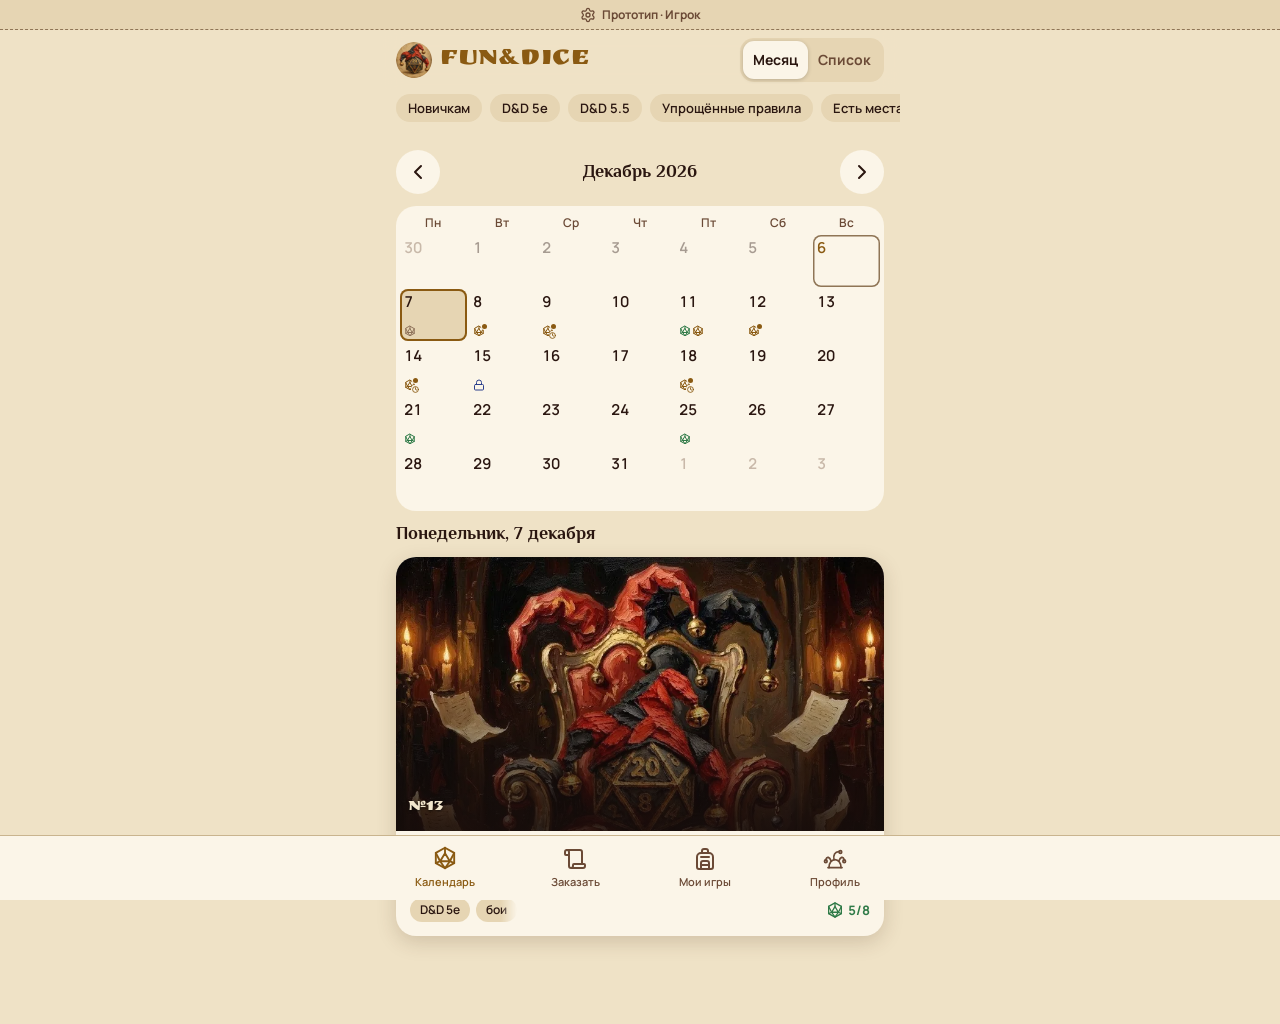
==== index.html @ c919a1db "Демо-сайт" ====
<!doctype html>
<html lang="ru">
  <head>
    <meta charset="UTF-8" />
    <meta name="viewport" content="width=device-width, initial-scale=1, viewport-fit=cover" />
    <meta name="referrer" content="no-referrer" />
    <title>Fun&amp;Dice — демо</title>
    <meta name="robots" content="noindex, nofollow" />
    <script type="module" crossorigin src="./assets/index-bLQkIWKb.js"></script>
    <link rel="stylesheet" crossorigin href="./assets/index-1PVAMD7Y.css">
  </head>
  <body>
    <div id="root"></div>
  </body>
</html>
---- assets/index-1PVAMD7Y.css ----
@font-face{font-family:Manrope;font-style:normal;font-display:swap;font-weight:400;src:url(./manrope-cyrillic-400-normal-BMzJvInZ.woff2)format("woff2");unicode-range:U+301,U+400-45F,U+490-491,U+4B0-4B1,U+2116}@font-face{font-family:Manrope;font-style:normal;font-display:swap;font-weight:400;src:url(./manrope-latin-400-normal-PaqtzbVb.woff2)format("woff2");unicode-range:U+??,U+131,U+152-153,U+2BB-2BC,U+2C6,U+2DA,U+2DC,U+304,U+308,U+329,U+2000-206F,U+20AC,U+2122,U+2191,U+2193,U+2212,U+2215,U+FEFF,U+FFFD}@font-face{font-family:Manrope;font-style:normal;font-display:swap;font-weight:500;src:url(./manrope-cyrillic-500-normal-B1OEZity.woff2)format("woff2");unicode-range:U+301,U+400-45F,U+490-491,U+4B0-4B1,U+2116}@font-face{font-family:Manrope;font-style:normal;font-display:swap;font-weight:500;src:url(./manrope-latin-500-normal-BYYD-dBL.woff2)format("woff2");unicode-range:U+??,U+131,U+152-153,U+2BB-2BC,U+2C6,U+2DA,U+2DC,U+304,U+308,U+329,U+2000-206F,U+20AC,U+2122,U+2191,U+2193,U+2212,U+2215,U+FEFF,U+FFFD}@font-face{font-family:Manrope;font-style:normal;font-display:swap;font-weight:600;src:url(./manrope-cyrillic-600-normal-DvRl3Mj-.woff2)format("woff2");unicode-range:U+301,U+400-45F,U+490-491,U+4B0-4B1,U+2116}@font-face{font-family:Manrope;font-style:normal;font-display:swap;font-weight:600;src:url(./manrope-latin-600-normal-4f0koTD-.woff2)format("woff2");unicode-range:U+??,U+131,U+152-153,U+2BB-2BC,U+2C6,U+2DA,U+2DC,U+304,U+308,U+329,U+2000-206F,U+20AC,U+2122,U+2191,U+2193,U+2212,U+2215,U+FEFF,U+FFFD}@font-face{font-family:Manrope;font-style:normal;font-display:swap;font-weight:700;src:url(./manrope-cyrillic-700-normal-Dw_fZAg2.woff2)format("woff2");unicode-range:U+301,U+400-45F,U+490-491,U+4B0-4B1,U+2116}@font-face{font-family:Manrope;font-style:normal;font-display:swap;font-weight:700;src:url(./manrope-latin-700-normal-BZp_XxE4.woff2)format("woff2");unicode-range:U+??,U+131,U+152-153,U+2BB-2BC,U+2C6,U+2DA,U+2DC,U+304,U+308,U+329,U+2000-206F,U+20AC,U+2122,U+2191,U+2193,U+2212,U+2215,U+FEFF,U+FFFD}@font-face{font-family:Philosopher;font-style:normal;font-display:swap;font-weight:700;src:url(./philosopher-cyrillic-700-normal-Bn4mKDIK.woff2)format("woff2");unicode-range:U+301,U+400-45F,U+490-491,U+4B0-4B1,U+2116}@font-face{font-family:Philosopher;font-style:normal;font-display:swap;font-weight:700;src:url(./philosopher-latin-700-normal-B0uR-cIJ.woff2)format("woff2");unicode-range:U+??,U+131,U+152-153,U+2BB-2BC,U+2C6,U+2DA,U+2DC,U+304,U+308,U+329,U+2000-206F,U+20AC,U+2122,U+2191,U+2193,U+2212,U+2215,U+FEFF,U+FFFD}@font-face{font-family:Ruslan Display;font-style:normal;font-display:swap;font-weight:400;src:url(./ruslan-display-cyrillic-400-normal-CrNaAs1F.woff2)format("woff2");unicode-range:U+301,U+400-45F,U+490-491,U+4B0-4B1,U+2116}@font-face{font-family:Ruslan Display;font-style:normal;font-display:swap;font-weight:400;src:url(./ruslan-display-latin-400-normal-Bw2GNpT4.woff2)format("woff2");unicode-range:U+??,U+131,U+152-153,U+2BB-2BC,U+2C6,U+2DA,U+2DC,U+304,U+308,U+329,U+2000-206F,U+20AC,U+2122,U+2191,U+2193,U+2212,U+2215,U+FEFF,U+FFFD}:root[data-theme=dark]{--lightningcss-light: ;--lightningcss-dark:initial;color-scheme:dark;--bg:#170d0b;--surface:#241411;--surface-2:#321c17;--border:#5a3a2c;--border-strong:#8a6448;--text:#f2e6cc;--text-muted:#c2aa8c;--accent:#d9a441;--accent-ink:#1a0f0a;--jester:#a8322a;--jester-ink:#fff4e6;--jester-2:#2e4494;--jester-2-ink:#fff;--status-open:#6fb37f;--status-few:#d9a441;--status-full:#e0675a;--status-private:#8c9ad8;--shadow:0 6px 24px #00000073;--cover-fade:linear-gradient(180deg, #170d0b00 35%, #170d0beb 100%)}:root[data-theme=light]{--lightningcss-light:initial;--lightningcss-dark: ;color-scheme:light;--bg:#efe2c6;--surface:#fbf5e8;--surface-2:#e6d5b3;--border:#c9b48e;--border-strong:#8f7556;--text:#2a1610;--text-muted:#6b4a36;--accent:#8a5a12;--accent-ink:#fff;--jester:#9e2a22;--jester-ink:#fff;--jester-2:#2b3f8c;--jester-2-ink:#fff;--status-open:#2f7a47;--status-few:#8a5a12;--status-full:#b0362c;--status-private:#2b3f8c;--shadow:0 6px 20px #4a2e142e;--cover-fade:linear-gradient(180deg, #170d0b00 35%, #170d0be0 100%)}:root{--radius-s:8px;--radius-m:14px;--radius-l:20px;--space:4px;--font-display:"Philosopher", serif;--font-deco:"Ruslan Display", "Philosopher", serif;--font-body:"Manrope", system-ui, sans-serif;--tap:44px;--nav-h:64px;--header-h:60px;--ease:cubic-bezier(.2, .7, .2, 1);--dur:.2s}*,:before,:after{box-sizing:border-box}html{-webkit-text-size-adjust:100%;-moz-text-size-adjust:100%;text-size-adjust:100%}body{background:var(--bg);min-height:100dvh;color:var(--text);font-family:var(--font-body);-webkit-font-smoothing:antialiased;-webkit-tap-highlight-color:transparent;overscroll-behavior-y:none;margin:0;font-size:15px;line-height:1.45}h1,h2,h3{font-family:var(--font-display);margin:0;font-weight:700;line-height:1.2}h1{font-size:24px}h2{font-size:18px}h3{font-size:16px}p{margin:0}a{color:var(--accent)}button,input,textarea,select{font:inherit;color:inherit}button{cursor:pointer}img{max-width:100%;display:block}:focus-visible{outline:2px solid var(--accent);outline-offset:2px}.visually-hidden{clip:rect(0 0 0 0);white-space:nowrap;width:1px;height:1px;position:absolute;overflow:hidden}.meta{color:var(--text-muted);font-size:13px;font-weight:500}.deco{font-family:var(--font-deco);letter-spacing:.02em;font-weight:400}.num{font-variant-numeric:tabular-nums}@media (prefers-reduced-motion:reduce){*,:before,:after{scroll-behavior:auto!important;transition-duration:1ms!important;animation-duration:1ms!important;animation-iteration-count:1!important}}._btn_1bqbt_1{border-radius:var(--radius-m);white-space:nowrap;transition:transform .12s var(--ease), filter .12s var(--ease), background-color var(--dur) var(--ease);-webkit-user-select:none;user-select:none;border:1.5px solid #0000;justify-content:center;align-items:center;gap:8px;font-size:16px;font-weight:700;line-height:1;display:inline-flex}._btn_1bqbt_1:active:not(:disabled){transform:scale(.97)}._btn_1bqbt_1:disabled{cursor:default;opacity:.55}._m_1bqbt_28{min-height:48px;padding:0 20px}._s_1bqbt_33{border-radius:var(--radius-s);min-height:36px;padding:0 14px;font-size:14px}._block_1bqbt_40{width:100%;display:flex}._primary_1bqbt_45{background:var(--accent);color:var(--accent-ink);box-shadow:inset 0 -2px #0000002e}._primary_1bqbt_45:hover:not(:disabled){filter:brightness(1.06)}._secondary_1bqbt_55{border-color:var(--border-strong);color:var(--text);background:0 0}._ghost_1bqbt_61{color:var(--accent);background:0 0;padding-inline:8px}._danger_1bqbt_67{border-color:var(--status-full);color:var(--status-full);background:0 0}._chip_vro3m_1{min-height:var(--tap);background:0 0;border:0;flex-shrink:0;align-items:center;padding:0;display:inline-flex}._face_vro3m_12{background:var(--surface-2);height:28px;color:var(--text);white-space:nowrap;transition:background-color var(--dur) var(--ease), color var(--dur) var(--ease);border-radius:14px;align-items:center;gap:6px;padding:0 12px;font-size:13px;font-weight:600;display:inline-flex}._face_vro3m_12 svg{width:16px;height:16px}._active_vro3m_34 ._face_vro3m_12{background:var(--jester);color:var(--jester-ink)}._tag_vro3m_39{background:var(--surface-2);height:24px;color:var(--text);white-space:nowrap;border-radius:12px;align-items:center;padding:0 10px;font-size:12px;font-weight:600;display:inline-flex}._tagAccent_vro3m_52{background:var(--jester-2);color:var(--jester-2-ink)}._fanny_1n9uv_1{filter:drop-shadow(0 10px 18px #00000059);transform-origin:50% 90%;height:auto}._s_1n9uv_7{width:150px}._m_1n9uv_10{width:220px}._l_1n9uv_13{width:280px}._hello_1n9uv_18{animation:4.5s ease-in-out infinite _sway_1n9uv_1}._shrug_1n9uv_22{animation:3.2s ease-in-out infinite _shrug_1n9uv_22}._full_1n9uv_26{filter:drop-shadow(0 10px 18px #00000059)saturate(.85);animation:2.4s ease-in-out infinite _shrug_1n9uv_22}._error_1n9uv_31{filter:drop-shadow(0 10px 18px #00000059)grayscale(.25);animation:.9s ease-in-out 2 _wobble_1n9uv_1}@keyframes _sway_1n9uv_1{0%,to{transform:rotate(-1.5deg)}50%{transform:rotate(1.5deg)translateY(-2px)}}@keyframes _shrug_1n9uv_22{0%,70%,to{transform:translateY(0)}80%{transform:translateY(-6px)rotate(-2deg)}90%{transform:translateY(-2px)rotate(1deg)}}@keyframes _wobble_1n9uv_1{25%{transform:rotate(-4deg)}75%{transform:rotate(4deg)}}._empty_1n9uv_69{text-align:center;justify-items:center;gap:8px;padding:24px 16px 32px;display:grid}._empty_1n9uv_69 h2{margin-top:4px}._empty_1n9uv_69 p{max-width:300px;margin-bottom:8px}._loading_1n9uv_86{justify-items:center;gap:12px;padding:48px 16px;display:grid}._die_1n9uv_93{color:var(--accent);animation:_roll_1n9uv_1 1.1s var(--ease) infinite;display:inline-grid}@keyframes _roll_1n9uv_1{0%{transform:rotate(0)translateY(0)}40%{transform:rotate(200deg)translateY(-10px)}70%{transform:rotate(340deg)translateY(0)}to{transform:rotate(360deg)}}._skeleton_1n9uv_114{background:linear-gradient(90deg, var(--surface-2) 25%, var(--surface) 50%, var(--surface-2) 75%);background-size:200% 100%;animation:1.4s linear infinite _shimmer_1n9uv_1;display:block}@keyframes _shimmer_1n9uv_1{to{background-position:-200% 0}}._field_xgsb7_1{gap:6px;display:grid}._label_xgsb7_6{color:var(--text-muted);font-size:13px;font-weight:600}._input_xgsb7_12{border:1.5px solid var(--border-strong);border-radius:var(--radius-m);background:var(--surface-2);width:100%;min-height:48px;color:var(--text);padding:12px 14px;font-size:16px}._input_xgsb7_12::placeholder{color:var(--text-muted);opacity:.8}._input_xgsb7_12:focus{border-color:var(--accent);outline:none}._input_xgsb7_12[aria-invalid=true]{border-color:var(--status-full)}._textarea_xgsb7_37{resize:vertical;min-height:96px}._hint_xgsb7_42{color:var(--text-muted);font-size:13px}._error_xgsb7_47{color:var(--status-full);font-size:13px;font-weight:600}._toggleRow_xgsb7_53{cursor:pointer;justify-content:space-between;align-items:center;gap:16px;min-height:56px;padding:8px 0;display:flex}._toggleText_xgsb7_63{gap:2px;display:grid}._switch_xgsb7_68{appearance:none;border:1.5px solid var(--border-strong);background:var(--surface-2);cursor:pointer;width:48px;height:28px;transition:background-color var(--dur) var(--ease);border-radius:14px;flex-shrink:0;margin:0;position:relative}._switch_xgsb7_68:after{content:"";background:var(--text-muted);width:19px;height:19px;transition:transform var(--dur) var(--ease), background-color var(--dur) var(--ease);border-radius:50%;position:absolute;top:3px;left:3px}._switch_xgsb7_68:checked{border-color:var(--accent);background:var(--accent)}._switch_xgsb7_68:checked:after{background:var(--accent-ink);transform:translate(20px)}._checkRow_xgsb7_106{min-height:var(--tap);cursor:pointer;align-items:flex-start;gap:12px;padding:6px 0;font-size:14px;display:flex}._check_xgsb7_106{width:22px;height:22px;accent-color:var(--accent);flex-shrink:0;margin:1px 0 0}._segmented_xgsb7_124{border-radius:var(--radius-m);background:var(--surface-2);padding:3px;display:flex}._segmented_xgsb7_124 button{min-height:38px;color:var(--text-muted);transition:background-color var(--dur) var(--ease), color var(--dur) var(--ease);background:0 0;border:0;border-radius:11px;flex:1;padding:0 10px;font-size:14px;font-weight:700}._segmented_xgsb7_124 ._segActive_xgsb7_146{background:var(--surface);color:var(--text);box-shadow:0 1px 4px #0003}._stepper_xgsb7_152{border:1.5px solid var(--border-strong);border-radius:var(--radius-m);align-items:center;gap:4px;display:inline-flex}._stepper_xgsb7_152 button{width:var(--tap);height:var(--tap);color:var(--accent);background:0 0;border:0;font-size:22px;font-weight:700}._stepper_xgsb7_152 button:disabled{color:var(--text-muted);opacity:.5}._stepper_xgsb7_152 span{text-align:center;min-width:24px;font-size:17px;font-weight:700}._screen_g8lne_1{min-height:100%;padding-top:env(safe-area-inset-top)}._header_g8lne_11{z-index:10;min-height:var(--header-h);background:color-mix(in srgb, var(--bg) 88%, transparent);-webkit-backdrop-filter:blur(10px);backdrop-filter:blur(10px);align-items:center;gap:4px;padding:8px 16px;display:flex;position:sticky;top:0}._back_g8lne_37{width:var(--tap);height:var(--tap);color:var(--text);background:0 0;border:0;border-radius:50%;place-items:center;margin-left:-12px;display:grid}._title_g8lne_61{text-overflow:ellipsis;white-space:nowrap;flex:1;min-width:0;overflow:hidden}._right_g8lne_77{align-items:center;gap:4px;margin-left:auto;display:flex}._content_g8lne_91{gap:20px;padding:4px 16px 24px;display:grid}._flush_g8lne_103{gap:20px;padding-bottom:24px;display:grid}._section_g8lne_115{gap:10px;display:grid}._sectionHead_g8lne_125{justify-content:space-between;align-items:baseline;gap:8px;display:flex}._panel_g8lne_139{border-radius:var(--radius-l);background:var(--surface);padding:14px}._fact_g8lne_151{align-items:center;gap:12px;min-height:44px;display:flex}._factIcon_g8lne_165{background:var(--surface-2);width:36px;height:36px;color:var(--accent);border-radius:10px;flex-shrink:0;place-items:center;display:grid}._factIcon_g8lne_165 svg{width:20px;height:20px}._factText_g8lne_197{flex:1;min-width:0;display:grid}._actionSpacer_g8lne_211{height:136px}._actionBar_g8lne_219{left:0;right:0;bottom:calc(var(--nav-h) + env(safe-area-inset-bottom));z-index:20;background:linear-gradient(180deg, transparent, var(--bg) 30%);justify-content:center;padding:12px 16px;display:flex;position:fixed}._actionInner_g8lne_243{grid-auto-flow:row;gap:8px;width:100%;max-width:488px;display:grid}._brand_emhtj_7{flex:1;align-items:center;gap:8px;min-width:0;display:flex}._logo_emhtj_23{object-fit:cover;border-radius:50%;flex-shrink:0;width:36px;height:36px}._brandName_emhtj_39{white-space:nowrap;text-overflow:ellipsis;color:var(--accent);font-size:clamp(20px,6.5vw,28px);line-height:1;overflow:hidden}._filters_emhtj_61{scrollbar-width:none;gap:8px;margin:-8px -16px 0;padding:0 16px;display:flex;overflow-x:auto}._filters_emhtj_61::-webkit-scrollbar{display:none}._month_emhtj_89{gap:12px;display:grid}._monthHead_emhtj_99{justify-content:space-between;align-items:center;gap:8px;display:flex}._monthTitle_emhtj_113{text-align:center;flex:1}._navBtn_emhtj_123{width:var(--tap);height:var(--tap);background:var(--surface);color:var(--text);border:0;border-radius:50%;place-items:center;display:grid}._gridWrap_emhtj_145{touch-action:pan-y;border-radius:var(--radius-l);background:var(--surface);padding:8px 4px;overflow:hidden}._weekdays_emhtj_163,._grid_emhtj_145{grid-template-columns:repeat(7,minmax(0,1fr));gap:2px;display:grid}._weekdays_emhtj_163{text-align:center;color:var(--text-muted);margin-bottom:4px;font-size:12px;font-weight:600}._fromRight_emhtj_193{animation:_fromRight_emhtj_193 .2s var(--ease)}._fromLeft_emhtj_201{animation:_fromLeft_emhtj_201 .2s var(--ease)}@keyframes _fromRight_emhtj_193{0%{opacity:0;transform:translate(24px)}}@keyframes _fromLeft_emhtj_201{0%{opacity:0;transform:translate(-24px)}}._cell_emhtj_239{border-radius:var(--radius-s);min-width:0;height:52px;color:var(--text);text-align:left;transition:background-color var(--dur) var(--ease);background:0 0;border:0;flex-direction:column;justify-content:space-between;align-items:flex-start;padding:4px;display:flex;position:relative}._dayNum_emhtj_273{font-size:15px;font-weight:600;line-height:1.2}._today_emhtj_285{box-shadow:inset 0 0 0 1.5px var(--border-strong)}._today_emhtj_285 ._dayNum_emhtj_273{color:var(--accent)}._past_emhtj_303{opacity:.4}._outside_emhtj_311{color:var(--text-muted);opacity:.35;cursor:default}._selected_emhtj_323{background:var(--surface-2);box-shadow:inset 0 0 0 2px var(--accent)}._markers_emhtj_335{align-items:center;gap:1px;max-width:100%;display:flex}._marker_emhtj_335{display:inline-flex;position:relative}._more_emhtj_359{color:var(--text-muted);font-size:10px;font-weight:700;line-height:1}._m-open_emhtj_373{color:var(--status-open)}._m-few_emhtj_379{color:var(--status-few)}._m-full_emhtj_385{color:var(--status-full)}._m-private_emhtj_391{color:var(--status-private)}._m-mine_emhtj_397{color:var(--accent)}._m-mine-waiting_emhtj_403{color:var(--status-few)}._m-closed_emhtj_409,._m-draft_emhtj_411{color:var(--text-muted);opacity:.7}._dot_emhtj_423{background:var(--accent);width:5px;height:5px;box-shadow:0 0 0 1px var(--surface);border-radius:50%;position:absolute;top:-1px;right:-2px}._clock_emhtj_447{background:var(--surface);width:8px;height:8px;color:var(--status-few);border-radius:50%;place-items:center;display:grid;position:absolute;bottom:-2px;right:-3px}._day_emhtj_273{gap:12px;display:grid}._dayTitle_emhtj_485:first-letter,._groupTitle_emhtj_487:first-letter{text-transform:uppercase}._cards_emhtj_495{gap:12px;margin:0;padding:0;list-style:none;display:grid}._list_emhtj_513{gap:16px;display:grid}._group_emhtj_487{gap:8px;display:grid}._groupTitle_emhtj_487{top:var(--header-h);z-index:5;background:color-mix(in srgb, var(--bg) 92%, transparent);-webkit-backdrop-filter:blur(8px);backdrop-filter:blur(8px);margin:0 -16px;padding:8px 16px;font-size:16px;position:sticky}._badge_1wqwl_2{--tone:var(--text-muted);background:color-mix(in srgb, var(--tone) 15%, transparent);height:24px;color:var(--tone);white-space:nowrap;border-radius:12px;align-items:center;gap:4px;padding:0 10px;font-size:12px;font-weight:700;display:inline-flex}._badge_1wqwl_2 svg{width:14px;height:14px}._open_1wqwl_22{--tone:var(--status-open)}._few_1wqwl_25{--tone:var(--status-few)}._full_1wqwl_28{--tone:var(--status-full)}._private_1wqwl_31{--tone:var(--status-private)}._accent_1wqwl_34{--tone:var(--accent)}._muted_1wqwl_37{--tone:var(--text-muted)}._card_1wkb0_1{border-radius:var(--radius-l);background:var(--surface);color:inherit;box-shadow:var(--shadow);transition:transform .16s var(--ease);text-decoration:none;display:block;overflow:hidden}._card_1wkb0_1:active{transform:scale(.985)}._cover_1wkb0_16{aspect-ratio:16/9;background:var(--surface-2);position:relative}._cover_1wkb0_16 img{object-fit:cover;width:100%;height:100%}._fade_1wkb0_28{background:var(--cover-fade);position:absolute;inset:0}._no_1wkb0_34{color:#f2e6cc;font-family:var(--font-deco);text-shadow:0 1px 3px #000000b3;font-size:18px;position:absolute;bottom:10px;left:12px}._statusOnCover_1wkb0_44{background:var(--surface);border-radius:12px;position:absolute;top:10px;right:10px}._body_1wkb0_53{gap:6px;padding:12px 14px 14px;display:grid}._compact_1wkb0_59 ._body_1wkb0_53{padding:14px}._titleRow_1wkb0_63{justify-content:space-between;align-items:flex-start;gap:8px;display:flex}._title_1wkb0_63{font-size:18px}._footer_1wkb0_74{justify-content:space-between;align-items:center;gap:8px;margin-top:2px;display:flex}._tags_1wkb0_82{gap:6px;min-width:0;display:flex;overflow:hidden;-webkit-mask-image:linear-gradient(90deg,#000 85%,#0000);mask-image:linear-gradient(90deg,#000 85%,#0000)}._indicator_fuvq3_1{align-items:center;gap:4px;font-size:13px;font-weight:700;display:inline-flex}._indicator_fuvq3_1._open_fuvq3_9{color:var(--status-open)}._indicator_fuvq3_1._few_fuvq3_12{color:var(--status-few)}._indicator_fuvq3_1._full_fuvq3_15{color:var(--status-full)}._avatar_fuvq3_19{border-radius:50%;flex-shrink:0;place-items:center;font-weight:700;line-height:1;display:inline-grid}._avatar_fuvq3_19._jester_fuvq3_28{background:var(--jester);color:var(--jester-ink)}._avatar_fuvq3_19._jester2_fuvq3_32{background:var(--jester-2);color:var(--jester-2-ink)}._avatar_fuvq3_19._accent_fuvq3_36{background:var(--accent);color:var(--accent-ink)}._avatar_fuvq3_19._muted_fuvq3_40{background:var(--surface-2);color:var(--text)}._avatar_fuvq3_19._me_fuvq3_45{box-shadow:0 0 0 2px var(--surface), 0 0 0 4px var(--accent)}._circles_fuvq3_51{flex-wrap:wrap;gap:8px;display:flex}._circle_fuvq3_51{border-radius:50%;place-items:center;width:32px;height:32px;font-size:12px;font-weight:700;display:inline-grid}._plus_fuvq3_67{background:var(--surface-2);color:var(--text-muted)}._taken_fuvq3_72{background:var(--border)}._free_fuvq3_76{border:1.5px dashed var(--border-strong)}._region_1e5rk_1{left:0;right:0;bottom:calc(var(--nav-h) + 84px + env(safe-area-inset-bottom));z-index:60;pointer-events:none;justify-content:center;padding:0 16px;display:flex;position:fixed}._toast_1e5rk_13{border:1px solid var(--border);background:var(--surface-2);max-width:488px;color:var(--text);box-shadow:var(--shadow);animation:_pop_1e5rk_1 .22s var(--ease);border-radius:24px;align-items:center;gap:10px;padding:8px 14px 8px 8px;font-size:14px;font-weight:600;display:flex}._toast_1e5rk_13 img{border-radius:50%;flex-shrink:0}@keyframes _pop_1e5rk_1{0%{opacity:0;transform:translateY(12px)}}._root_xug24_1{z-index:50;justify-content:center;align-items:flex-end;display:flex;position:fixed;inset:0}._backdrop_xug24_10{animation:_fade_xug24_1 var(--dur) var(--ease);background:#0a050499;position:absolute;inset:0}._panel_xug24_17{width:100%;max-width:520px;max-height:88dvh;padding:8px 16px calc(16px + env(safe-area-inset-bottom));border-radius:var(--radius-l) var(--radius-l) 0 0;background:var(--surface);box-shadow:var(--shadow);animation:_rise_xug24_1 .26s var(--ease);outline:none;position:relative;overflow-y:auto}._grip_xug24_31{background:var(--border);border-radius:2px;width:40px;height:4px;margin:0 auto 8px}._head_xug24_39{justify-content:space-between;align-items:center;gap:8px;margin-bottom:12px;display:flex}._close_xug24_47{width:var(--tap);height:var(--tap);color:var(--text-muted);background:0 0;border:0;border-radius:50%;place-items:center;margin-right:-10px;display:grid}._content_xug24_59{gap:12px;display:grid}._actions_xug24_64{gap:8px;margin-top:20px;display:grid}@keyframes _fade_xug24_1{0%{opacity:0}}@keyframes _rise_xug24_1{0%{opacity:0;transform:translateY(40px)}}._stack_1isbp_2{gap:12px;display:grid}._row_1isbp_7{flex-wrap:wrap;align-items:center;gap:12px;display:flex}._wrap_1isbp_14{flex-wrap:wrap;align-items:center;gap:4px 8px;display:flex}._grow_1isbp_22{flex:1;min-width:0}._caption_1isbp_27{color:var(--text-muted);font-size:13px;font-weight:700}._palette_1isbp_34{gap:8px;margin:0;padding:0;list-style:none;display:grid}._swatchRow_1isbp_42{border-radius:var(--radius-m);background:var(--surface);align-items:flex-start;gap:12px;padding:12px;display:flex}._swatch_1isbp_42{border:1px solid var(--border);border-radius:var(--radius-s);flex-shrink:0;width:44px;height:44px}._swatchText_1isbp_59{flex:1;gap:4px;min-width:0;display:grid}._token_1isbp_66{font-family:ui-monospace,SFMono-Regular,Menlo,Consolas,monospace;font-size:13px;font-weight:700}._hex_1isbp_72{font-family:ui-monospace,SFMono-Regular,Menlo,Consolas,monospace;font-size:13px}._pair_1isbp_78{border:1px solid var(--border);border-radius:var(--radius-s);align-items:center;gap:8px;min-height:36px;padding:4px 12px;font-size:13px;font-weight:600;display:flex}._pairSample_1isbp_90{font-family:var(--font-display);font-size:18px;font-weight:700}._pairInfo_1isbp_96{flex:1;min-width:0}._verdict_1isbp_101{white-space:nowrap;align-items:center;gap:4px;display:inline-flex}._typeRow_1isbp_109{border-bottom:1px solid var(--border);gap:4px;padding-bottom:12px;display:grid}._typeRow_1isbp_109:last-child{border-bottom:0;padding-bottom:0}._type_logo_1isbp_121{font-family:var(--font-deco);color:var(--accent);font-size:30px;font-weight:400;line-height:1.15}._type_h1_1isbp_129{font-family:var(--font-display);font-size:24px;font-weight:700;line-height:1.2}._type_h2_1isbp_136{font-family:var(--font-display);font-size:18px;font-weight:700;line-height:1.2}._type_body_1isbp_143{font-size:15px;font-weight:400;line-height:1.45}._type_meta_1isbp_149{color:var(--text-muted);font-size:13px;font-weight:500}._type_button_1isbp_155{font-size:16px;font-weight:700}._type_digits_1isbp_160{font-variant-numeric:tabular-nums;word-spacing:8px;font-size:15px;font-weight:600}._icons_1isbp_168{grid-template-columns:repeat(auto-fill,minmax(88px,1fr));gap:8px;margin:0;padding:0;list-style:none;display:grid}._icon_1isbp_168{border-radius:var(--radius-m);background:var(--surface);color:var(--text);justify-items:center;gap:8px;padding:12px 4px;display:grid}._icon_1isbp_168 code{max-width:100%;color:var(--text-muted);text-overflow:ellipsis;white-space:nowrap;font-size:12px;overflow:hidden}._moods_1isbp_197{grid-template-columns:repeat(2,minmax(0,1fr));gap:12px;display:grid}._mood_1isbp_197{border-radius:var(--radius-l);background:var(--surface);text-align:center;align-content:start;justify-items:center;gap:8px;margin:0;padding:12px 8px;display:grid;overflow:hidden}._mood_1isbp_197 img{width:100%;max-width:150px}._mood_1isbp_197 figcaption{gap:2px;display:grid}._motion_1isbp_227{justify-items:center;gap:8px;display:grid}._die_1isbp_233{display:inline-grid}._rolling_1isbp_237{animation:_turn_1isbp_1 .5s var(--ease) 1;display:inline-grid}@keyframes _turn_1isbp_1{to{transform:rotate(360deg)}}._cover_ybben_3{aspect-ratio:16/9;background:var(--surface-2);animation:_enter_ybben_1 var(--dur) var(--ease);position:relative}._cover_ybben_3 img{object-fit:cover;width:100%;height:100%}._fade_ybben_16{background:var(--cover-fade);position:absolute;inset:0}._no_ybben_22{color:#f2e6cc;font-family:var(--font-deco);text-shadow:0 1px 3px #000000b3;font-size:20px;position:absolute;bottom:12px;left:16px}._body_ybben_33{animation:_enter_ybben_1 var(--dur) var(--ease);gap:24px;padding:0 16px;display:grid}@keyframes _enter_ybben_1{0%{opacity:0;transform:translateY(8px)}to{opacity:1;transform:none}}._head_ybben_51{gap:12px;display:grid}._title_ybben_56{font-size:26px;line-height:1.2}._tags_ybben_61{flex-wrap:wrap;gap:8px;display:flex}._onSurface_ybben_68{background:var(--surface);border-radius:12px;display:inline-flex}._banner_ybben_74{border:1.5px solid var(--accent);color:var(--accent);align-items:flex-start;gap:12px;display:flex}._bannerText_ybben_82{color:var(--text);gap:4px;display:grid}._facts_ybben_88{gap:8px;display:grid}._mapLink_ybben_93{min-height:var(--tap);color:var(--accent);text-underline-offset:3px;flex-shrink:0;align-items:center;padding:0 4px;font-size:14px;font-weight:700;text-decoration:underline;display:inline-flex}._statusBtn_ybben_107._statusBtn_ybben_107:disabled{opacity:1;background:var(--surface-2);color:var(--text);box-shadow:none}._roster_ybben_115{gap:12px;display:grid}._rosterList_ybben_120{gap:8px;margin:0;padding:0;list-style:none;display:grid}._rosterItem_ybben_128{align-items:center;gap:12px;min-height:40px;display:flex}._rosterName_ybben_135{text-overflow:ellipsis;white-space:nowrap;min-width:0;overflow:hidden}._rosterMe_ybben_142 ._rosterName_ybben_135{font-weight:700}._description_ybben_147{justify-items:start;gap:8px;display:grid}._descText_ybben_153{gap:12px;line-height:1.5;display:grid}._descText_ybben_153 p{margin:0}._clamped_ybben_163{max-height:9em;overflow:hidden}._faded_ybben_168{-webkit-mask-image:linear-gradient(#000 70%,#0000);mask-image:linear-gradient(#000 70%,#0000)}._linkBtn_ybben_172{min-height:var(--tap);color:var(--accent);font:inherit;text-align:left;text-underline-offset:3px;background:0 0;border:0;padding:0;font-weight:700;text-decoration:underline}._sheetForm_ybben_186{gap:12px;display:grid}._sheetForm_ybben_186 p{margin:0}._stepperRow_ybben_195{justify-content:space-between;align-items:center;gap:12px;display:flex}._stepperText_ybben_202{gap:4px;display:grid}._note_ybben_207{border-radius:var(--radius-s);background:var(--surface-2);align-items:center;gap:8px;padding:12px;font-size:14px;display:flex}._rulesRow_ybben_217{gap:0;display:grid}._rulesText_ybben_222{gap:12px;line-height:1.5;display:grid}._rulesText_ybben_222 p{margin:0}._warning_ybben_232{border:1.5px solid var(--status-full);border-radius:var(--radius-s);color:var(--status-full);align-items:flex-start;gap:12px;padding:12px;display:flex}._warning_ybben_232>span{gap:4px;display:grid}._result_ybben_247{text-align:center;justify-items:center;gap:12px;padding:16px 0;display:grid}._result_ybben_247 p{margin:0}._rollDie_ybben_260{color:var(--accent);animation:_roll_ybben_260 .5s var(--ease) 1;display:inline-grid}@keyframes _roll_ybben_260{to{transform:rotate(360deg)}}._doneMark_ybben_272{background:var(--status-open);width:64px;height:64px;color:var(--surface);animation:_pop_ybben_1 .2s var(--ease);border-radius:50%;place-items:center;display:inline-grid}@keyframes _pop_ybben_1{0%{opacity:0;transform:scale(.6)}}._tabs_1g678_7{scrollbar-width:none;margin:0 -16px;padding:0 16px;overflow-x:auto}._tabs_1g678_7::-webkit-scrollbar{display:none}._tabs_1g678_7 [role=tablist]{min-width:max-content}._tabs_1g678_7 [role=tab]{min-height:var(--tap);flex:none;padding:0 12px}._list_1g678_49,._stack_1g678_59{gap:12px;display:grid}._plainList_1g678_69{margin:0;padding:0;list-style:none}._row_1g678_81{min-height:var(--tap);align-items:center;gap:12px;display:flex}._rowLink_1g678_95{border-radius:var(--radius-m);background:var(--surface);color:inherit;gap:8px;padding:12px 16px;text-decoration:none;display:grid}._rowHead_1g678_115{justify-content:space-between;align-items:baseline;gap:8px;display:flex}._rowTitle_1g678_129{text-overflow:ellipsis;white-space:nowrap;font-weight:700;overflow:hidden}._grow_1g678_143{flex:1;gap:2px;min-width:0;display:grid}._name_1g678_157{text-overflow:ellipsis;white-space:nowrap;font-weight:700;overflow:hidden}._fillLine_1g678_171{align-items:center;gap:8px;display:flex}._bar_1g678_185{background:var(--surface-2);border-radius:4px;flex:1;height:8px;overflow:hidden}._barFill_1g678_201{height:100%;transition:width var(--dur) var(--ease);border-radius:4px;display:block}._open_1g678_215{background:var(--status-open)}._few_1g678_221{background:var(--status-few)}._full_1g678_227{background:var(--status-full)}._counter_1g678_235{width:100%;min-height:var(--tap);color:inherit;text-align:left;background:0 0;border:0;align-items:center;gap:12px;padding:0;display:flex}._counterNum_1g678_261{border-radius:var(--radius-m);background:var(--jester);min-width:44px;height:44px;color:var(--jester-ink);flex-shrink:0;place-items:center;padding:0 8px;font-size:18px;font-weight:700;display:grid}._partyCard_1g678_289{border-radius:var(--radius-m);background:var(--surface);width:100%;color:inherit;text-align:left;border:0;gap:8px;padding:12px 16px;display:grid}._avatars_1g678_313{flex-wrap:wrap;gap:4px;display:flex}._chips_1g678_325{flex-wrap:wrap;column-gap:8px;display:flex}._grid2_1g678_337{grid-template-columns:1fr 1fr;gap:12px;display:grid}._stepRow_1g678_349{justify-content:space-between;align-items:center;gap:12px;display:flex}._divider_1g678_363{background:var(--border);height:1px;margin:4px 0}._hero_1g678_377{gap:8px;display:grid}._heroCover_1g678_387{aspect-ratio:16/9;border-radius:var(--radius-l);background:var(--surface-2);width:100%;overflow:hidden}._heroCover_1g678_387 img{object-fit:cover;width:100%;height:100%}._actions_1g678_415{flex-wrap:wrap;gap:8px;display:flex}._rosterRow_1g678_427{border-bottom:1px solid var(--border);gap:8px;padding:12px 0;display:grid}._rosterRow_1g678_427:last-child{border-bottom:0}._rosterMain_1g678_449{align-items:center;gap:12px;display:flex}._rosterMeta_1g678_461{flex-wrap:wrap;align-items:center;gap:4px 8px;display:flex}._rosterControls_1g678_475{flex-wrap:wrap;justify-content:space-between;align-items:center;gap:8px;display:flex}._username_1g678_491{min-height:var(--tap);align-items:center;margin:-12px 0;font-size:13px;font-weight:600;display:inline-flex}._attendYes_1g678_509{color:var(--status-open)}._attendNo_1g678_517{color:var(--text-muted)}._badgeBtn_1g678_527{min-height:var(--tap);background:0 0;border:0;align-items:center;padding:0;display:inline-flex}._options_1g678_545{gap:4px;display:grid}._option_1g678_545{min-height:var(--tap);cursor:pointer;align-items:center;gap:12px;font-size:15px;display:flex}._option_1g678_545 input{width:20px;height:20px;accent-color:var(--accent);margin:0}._warning_1g678_587{border-radius:var(--radius-m);background:var(--surface);color:var(--status-full);align-items:flex-start;gap:8px;padding:12px;font-size:14px;font-weight:600;display:flex}._warning_1g678_587 svg{flex-shrink:0;width:20px;height:20px}._coverPreview_1g678_625{aspect-ratio:16/9;border-radius:var(--radius-l);background:var(--surface-2);overflow:hidden}._coverPreview_1g678_625 img{object-fit:cover;width:100%;height:100%}._thumbs_1g678_651{grid-template-columns:repeat(4,1fr);gap:8px;display:grid}._thumb_1g678_651{aspect-ratio:16/9;min-height:var(--tap);border-radius:var(--radius-s);background:var(--surface-2);border:2px solid #0000;padding:0;overflow:hidden}._thumb_1g678_651[aria-pressed=true]{border-color:var(--accent)}._thumb_1g678_651 img{object-fit:cover;width:100%;height:100%}._panel_1kr3m_1{gap:16px;display:grid}._hero_1kr3m_13{border-radius:var(--radius-l);background:var(--surface-2);color:#f2e6cc;min-height:240px;box-shadow:var(--shadow);transition:transform .16s var(--ease);text-decoration:none;display:block;position:relative;overflow:hidden}._hero_1kr3m_13:active{transform:scale(.985)}._heroImg_1kr3m_47{object-fit:cover;width:100%;height:100%;position:absolute;inset:0}._heroFade_1kr3m_63{background:var(--cover-fade);position:absolute;inset:0}._heroBody_1kr3m_75{text-shadow:0 1px 3px #000000b3;gap:4px;padding:72px 16px 16px;display:grid;position:relative}._heroLabel_1kr3m_91{letter-spacing:.06em;text-transform:uppercase;font-size:13px;font-weight:700}._heroCount_1kr3m_105{font-family:var(--font-deco);font-size:32px;line-height:1.1}._heroTitle_1kr3m_117{margin-top:4px}._heroMeta_1kr3m_125{font-size:13px;font-weight:500}._heroFanny_1kr3m_135{margin-top:4px;font-size:14px;font-style:italic}._heroBadges_1kr3m_147{text-shadow:none;flex-wrap:wrap;gap:8px;margin-top:8px;display:flex}._badgeBg_1kr3m_165{background:var(--surface);border-radius:12px;display:inline-flex}._card_1kr3m_177{gap:8px;display:grid}._cardTitle_1kr3m_187{color:var(--text);font-family:var(--font-display);min-height:24px;font-size:18px;font-weight:700;text-decoration:none}._withIcon_1kr3m_205{align-items:flex-start;gap:8px;display:flex}._withIcon_1kr3m_205 svg{flex-shrink:0;margin-top:1px}._timer_1kr3m_227{color:var(--accent);font-weight:700}._buttons_1kr3m_237{grid-template-columns:1fr 1fr;gap:8px;margin-top:4px;display:grid}._row_1kr3m_251{gap:4px;display:grid}._rowBadge_1kr3m_261{justify-content:flex-end;padding:0 4px;display:flex}._orderHead_1kr3m_273{flex-wrap:wrap;justify-content:space-between;align-items:center;gap:8px;display:flex}._proposal_1kr3m_289{border:1px solid var(--border);border-radius:var(--radius-m);gap:4px;margin-top:4px;padding:12px;display:grid}._page_wpapy_2{max-width:520px;min-height:100dvh;padding-top:env(safe-area-inset-top);flex-direction:column;margin:0 auto;display:flex}._hero_wpapy_11{text-align:center;isolation:isolate;flex:1;align-content:center;justify-items:center;gap:8px;padding:32px 24px 16px;display:grid;position:relative}._vignette_wpapy_24{z-index:-1;background:radial-gradient(60% 45% at 50% 32%, color-mix(in srgb, var(--accent) 28%, transparent), transparent 70%), radial-gradient(120% 80% at 50% 100%, color-mix(in srgb, var(--jester) 14%, transparent), transparent 70%);pointer-events:none;position:absolute;inset:0}._club_wpapy_34{color:var(--accent);margin-top:4px;font-size:32px;line-height:1.1}._greeting_wpapy_41{margin-top:8px}._lead_wpapy_45{max-width:340px;color:var(--text)}._top_wpapy_50{z-index:10;background:color-mix(in srgb, var(--bg) 88%, transparent);-webkit-backdrop-filter:blur(10px);backdrop-filter:blur(10px);align-items:center;gap:8px;min-height:56px;padding:8px 16px;display:flex;position:sticky;top:0}._back_wpapy_63{width:var(--tap);height:var(--tap);color:var(--text);background:0 0;border:0;border-radius:50%;place-items:center;margin-left:-12px;display:grid}._progress_wpapy_75{gap:12px;margin:0 auto;padding-right:32px;display:flex}._dot_wpapy_82{color:var(--border-strong);transition:color var(--dur) var(--ease), transform var(--dur) var(--ease);display:grid}._dotOn_wpapy_90{color:var(--accent);transform:rotate(36deg)}._body_wpapy_95{animation:_enter_wpapy_1 var(--dur) var(--ease);flex:1;align-content:start;gap:12px;padding:8px 16px 24px;display:grid}@keyframes _enter_wpapy_1{0%{opacity:0;transform:translate(12px)}}._cards_wpapy_111{gap:12px;margin-top:4px;display:grid}._option_wpapy_117{border:1.5px solid var(--border);border-radius:var(--radius-l);background:var(--surface);min-height:72px;color:var(--text);text-align:left;transition:border-color var(--dur) var(--ease), background-color var(--dur) var(--ease);align-items:center;gap:12px;padding:12px 16px;display:flex}._optionOn_wpapy_133{border-color:var(--accent);background:var(--surface-2)}._optionDie_wpapy_138{color:var(--text-muted);transition:transform var(--dur) var(--ease);flex-shrink:0;display:grid}._optionOn_wpapy_133 ._optionDie_wpapy_138{color:var(--accent);transform:rotate(36deg)}._optionText_wpapy_150{gap:2px;display:grid}._optionTitle_wpapy_155{font-family:var(--font-display);font-size:18px;font-weight:700}._chips_wpapy_161{flex-wrap:wrap;column-gap:8px;display:flex}._consents_wpapy_167{border-radius:var(--radius-l);background:var(--surface);gap:8px;margin-top:8px;padding:16px;display:grid}._link_wpapy_177{min-height:var(--tap);color:var(--accent);text-align:left;text-underline-offset:3px;background:0 0;border:0;justify-self:start;padding:0;font-size:14px;font-weight:600;text-decoration:underline}._indent_wpapy_191{margin-top:-8px}._error_wpapy_195{color:var(--status-full);font-size:13px;font-weight:600}._actions_wpapy_201{padding:12px 16px calc(16px + env(safe-area-inset-bottom));background:linear-gradient(180deg, transparent, var(--bg) 30%);gap:8px;display:grid;position:sticky;bottom:0}._draft_wpapy_210{border-radius:var(--radius-s);background:var(--surface-2);color:var(--text-muted);margin-bottom:12px;padding:8px 12px;font-size:13px;font-weight:600}._para_wpapy_220+._para_wpapy_220{margin-top:12px}._intro_1sxrt_1{color:var(--text-muted)}._grid_1sxrt_6{grid-template-columns:repeat(2,minmax(0,1fr));gap:12px;margin:0;padding:0;list-style:none;display:grid}._grid_1sxrt_6>li{display:grid}._card_1sxrt_19{border-radius:var(--radius-l);background:var(--surface);color:var(--text);text-align:left;transition:transform .12s var(--ease);border:0;flex-direction:column;padding:0;display:flex;overflow:hidden}._card_1sxrt_19:active{transform:scale(.98)}._cover_1sxrt_36{aspect-ratio:16/9;background:var(--surface-2);display:block;overflow:hidden}._cover_1sxrt_36 img{object-fit:cover;width:100%;height:100%}._custom_1sxrt_50{outline:1.5px dashed var(--border-strong);outline-offset:-1.5px}._custom_1sxrt_50 ._cover_1sxrt_36{background:radial-gradient(80% 90% at 50% 100%, color-mix(in srgb, var(--accent) 30%, transparent), var(--surface-2) 75%)}._custom_1sxrt_50 ._cover_1sxrt_36 img{object-fit:contain;object-position:50% 100%}._body_1sxrt_64{flex-direction:column;flex:1;gap:4px;padding:8px 12px 12px;display:flex}._title_1sxrt_72{font-family:var(--font-display);overflow-wrap:anywhere;font-size:16px;font-weight:700;line-height:1.2}._teaser_1sxrt_80{-webkit-line-clamp:2;line-clamp:2;-webkit-box-orient:vertical;display:-webkit-box;overflow:hidden}._tags_1sxrt_88{flex-wrap:wrap;gap:4px;margin-top:4px;display:flex}._players_1sxrt_95{align-items:center;gap:4px;margin-top:auto;padding-top:4px;display:inline-flex}._head_1r9sr_1{align-items:center;gap:16px;display:flex}._headText_1r9sr_7{gap:4px;min-width:0;display:grid}._headText_1r9sr_7 h2{overflow-wrap:anywhere}._form_1r9sr_17{gap:16px;display:grid}._group_1r9sr_22{gap:4px;display:grid}._label_1r9sr_27{color:var(--text-muted);font-size:13px;font-weight:600}._chips_1r9sr_33{flex-wrap:wrap;column-gap:8px;display:flex}._toggles_1r9sr_39{gap:8px;display:grid}._warning_1r9sr_44{border:1px solid var(--status-few);gap:12px;display:grid}._warningText_1r9sr_50{align-items:flex-start;gap:8px;font-weight:600;display:flex}._warningText_1r9sr_50 svg{color:var(--status-few);flex-shrink:0}._links_1r9sr_63{padding:4px 14px;display:grid}._linkRow_1r9sr_68{border:0;border-bottom:1px solid var(--border);width:100%;min-height:48px;color:var(--text);text-align:left;background:0 0;align-items:center;gap:12px;padding:4px 0;font-size:15px;text-decoration:none;display:flex}._linkRow_1r9sr_68:last-child{border-bottom:0}._linkIcon_1r9sr_88{border-radius:var(--radius-s);background:var(--surface-2);width:32px;height:32px;color:var(--accent);flex-shrink:0;place-items:center;display:grid}._linkIcon_1r9sr_88 svg{width:18px;height:18px}._linkText_1r9sr_104{flex:1;min-width:0}._chevron_1r9sr_109{color:var(--text-muted);flex-shrink:0}._paragraphs_1r9sr_114{gap:12px;display:grid}._draft_1r9sr_119{border-left:3px solid var(--status-few);border-radius:var(--radius-s);background:var(--surface-2);padding:12px;font-size:13px;font-weight:600}._erased_1r9sr_128{gap:4px;margin:0;padding-left:20px;display:grid}._fab_s7oux_2{border:0;border-bottom:1px dashed var(--border-strong);background:var(--surface-2);width:100%;height:30px;color:var(--text-muted);justify-content:center;align-items:center;gap:6px;padding:0 12px;font-size:12px;font-weight:700;display:flex}._group_s7oux_18{gap:6px;display:grid}._label_s7oux_23{color:var(--text-muted);font-size:13px;font-weight:600}._links_s7oux_29{gap:8px;display:grid}._app_142j7_1{min-height:100dvh}._main_142j7_6{max-width:520px;padding-bottom:calc(var(--nav-h) + env(safe-area-inset-bottom));margin:0 auto}._nav_142j7_12{z-index:30;padding-bottom:env(safe-area-inset-bottom);border-top:1px solid var(--border);background:var(--surface);position:fixed;bottom:0;left:0;right:0}._navInner_142j7_23{max-width:520px;height:var(--nav-h);margin:0 auto;display:flex}._tab_142j7_30{min-width:0;color:var(--text-muted);transition:color var(--dur) var(--ease);flex-direction:column;flex:1;justify-content:center;align-items:center;gap:3px;font-size:11px;font-weight:600;text-decoration:none;display:flex}._tab_142j7_30 span{text-overflow:ellipsis;white-space:nowrap;max-width:100%;overflow:hidden}._tab_142j7_30 svg{transition:transform var(--dur) var(--ease)}._active_142j7_56{color:var(--accent)}._active_142j7_56 svg{transform:translateY(-1px)scale(1.08)}
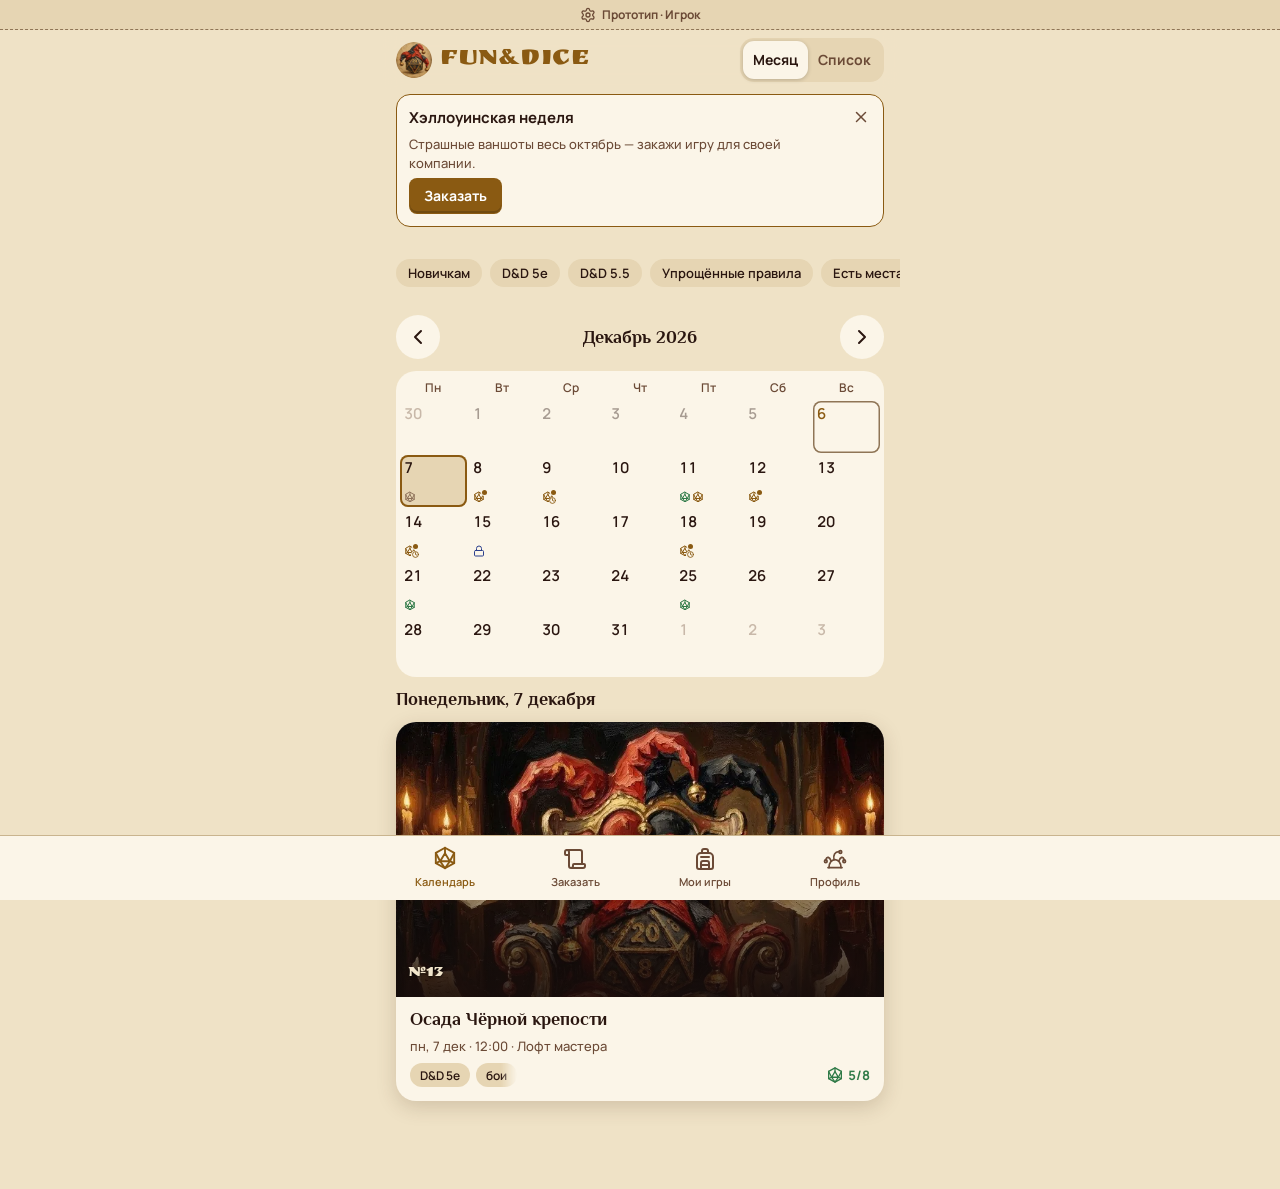
==== commit d6f3078a: "Демо-сайт" ====
--- a/index.html
+++ b/index.html
@@ -6,8 +6,8 @@
     <meta name="referrer" content="no-referrer" />
     <title>Fun&amp;Dice — демо</title>
     <meta name="robots" content="noindex, nofollow" />
-    <script type="module" crossorigin src="./assets/index-bLQkIWKb.js"></script>
-    <link rel="stylesheet" crossorigin href="./assets/index-1PVAMD7Y.css">
+    <script type="module" crossorigin src="./assets/index-D84x6xs2.js"></script>
+    <link rel="stylesheet" crossorigin href="./assets/index-DB4pcnnG.css">
   </head>
   <body>
     <div id="root"></div>
--- a/assets/index-DB4pcnnG.css
+++ b/assets/index-DB4pcnnG.css
@@ -0,0 +1 @@
+@font-face{font-family:Manrope;font-style:normal;font-display:swap;font-weight:400;src:url(./manrope-cyrillic-400-normal-BMzJvInZ.woff2)format("woff2");unicode-range:U+301,U+400-45F,U+490-491,U+4B0-4B1,U+2116}@font-face{font-family:Manrope;font-style:normal;font-display:swap;font-weight:400;src:url(./manrope-latin-400-normal-PaqtzbVb.woff2)format("woff2");unicode-range:U+??,U+131,U+152-153,U+2BB-2BC,U+2C6,U+2DA,U+2DC,U+304,U+308,U+329,U+2000-206F,U+20AC,U+2122,U+2191,U+2193,U+2212,U+2215,U+FEFF,U+FFFD}@font-face{font-family:Manrope;font-style:normal;font-display:swap;font-weight:500;src:url(./manrope-cyrillic-500-normal-B1OEZity.woff2)format("woff2");unicode-range:U+301,U+400-45F,U+490-491,U+4B0-4B1,U+2116}@font-face{font-family:Manrope;font-style:normal;font-display:swap;font-weight:500;src:url(./manrope-latin-500-normal-BYYD-dBL.woff2)format("woff2");unicode-range:U+??,U+131,U+152-153,U+2BB-2BC,U+2C6,U+2DA,U+2DC,U+304,U+308,U+329,U+2000-206F,U+20AC,U+2122,U+2191,U+2193,U+2212,U+2215,U+FEFF,U+FFFD}@font-face{font-family:Manrope;font-style:normal;font-display:swap;font-weight:600;src:url(./manrope-cyrillic-600-normal-DvRl3Mj-.woff2)format("woff2");unicode-range:U+301,U+400-45F,U+490-491,U+4B0-4B1,U+2116}@font-face{font-family:Manrope;font-style:normal;font-display:swap;font-weight:600;src:url(./manrope-latin-600-normal-4f0koTD-.woff2)format("woff2");unicode-range:U+??,U+131,U+152-153,U+2BB-2BC,U+2C6,U+2DA,U+2DC,U+304,U+308,U+329,U+2000-206F,U+20AC,U+2122,U+2191,U+2193,U+2212,U+2215,U+FEFF,U+FFFD}@font-face{font-family:Manrope;font-style:normal;font-display:swap;font-weight:700;src:url(./manrope-cyrillic-700-normal-Dw_fZAg2.woff2)format("woff2");unicode-range:U+301,U+400-45F,U+490-491,U+4B0-4B1,U+2116}@font-face{font-family:Manrope;font-style:normal;font-display:swap;font-weight:700;src:url(./manrope-latin-700-normal-BZp_XxE4.woff2)format("woff2");unicode-range:U+??,U+131,U+152-153,U+2BB-2BC,U+2C6,U+2DA,U+2DC,U+304,U+308,U+329,U+2000-206F,U+20AC,U+2122,U+2191,U+2193,U+2212,U+2215,U+FEFF,U+FFFD}@font-face{font-family:Philosopher;font-style:normal;font-display:swap;font-weight:700;src:url(./philosopher-cyrillic-700-normal-Bn4mKDIK.woff2)format("woff2");unicode-range:U+301,U+400-45F,U+490-491,U+4B0-4B1,U+2116}@font-face{font-family:Philosopher;font-style:normal;font-display:swap;font-weight:700;src:url(./philosopher-latin-700-normal-B0uR-cIJ.woff2)format("woff2");unicode-range:U+??,U+131,U+152-153,U+2BB-2BC,U+2C6,U+2DA,U+2DC,U+304,U+308,U+329,U+2000-206F,U+20AC,U+2122,U+2191,U+2193,U+2212,U+2215,U+FEFF,U+FFFD}@font-face{font-family:Ruslan Display;font-style:normal;font-display:swap;font-weight:400;src:url(./ruslan-display-cyrillic-400-normal-CrNaAs1F.woff2)format("woff2");unicode-range:U+301,U+400-45F,U+490-491,U+4B0-4B1,U+2116}@font-face{font-family:Ruslan Display;font-style:normal;font-display:swap;font-weight:400;src:url(./ruslan-display-latin-400-normal-Bw2GNpT4.woff2)format("woff2");unicode-range:U+??,U+131,U+152-153,U+2BB-2BC,U+2C6,U+2DA,U+2DC,U+304,U+308,U+329,U+2000-206F,U+20AC,U+2122,U+2191,U+2193,U+2212,U+2215,U+FEFF,U+FFFD}:root[data-theme=dark]{--lightningcss-light: ;--lightningcss-dark:initial;color-scheme:dark;--bg:#170d0b;--surface:#241411;--surface-2:#321c17;--border:#5a3a2c;--border-strong:#8a6448;--text:#f2e6cc;--text-muted:#c2aa8c;--accent:#d9a441;--accent-ink:#1a0f0a;--jester:#a8322a;--jester-ink:#fff4e6;--jester-2:#2e4494;--jester-2-ink:#fff;--status-open:#6fb37f;--status-few:#d9a441;--status-full:#e0675a;--status-private:#8c9ad8;--chart-1:#b88222;--chart-2:#6f86e0;--chart-3:#e0675a;--shadow:0 6px 24px #00000073;--cover-fade:linear-gradient(180deg, #170d0b00 35%, #170d0beb 100%)}:root[data-theme=light]{--lightningcss-light:initial;--lightningcss-dark: ;color-scheme:light;--bg:#efe2c6;--surface:#fbf5e8;--surface-2:#e6d5b3;--border:#c9b48e;--border-strong:#8f7556;--text:#2a1610;--text-muted:#6b4a36;--accent:#8a5a12;--accent-ink:#fff;--jester:#9e2a22;--jester-ink:#fff;--jester-2:#2b3f8c;--jester-2-ink:#fff;--status-open:#2f7a47;--status-few:#8a5a12;--status-full:#b0362c;--status-private:#2b3f8c;--chart-1:#9a6514;--chart-2:#4058b0;--chart-3:#b0362c;--shadow:0 6px 20px #4a2e142e;--cover-fade:linear-gradient(180deg, #170d0b00 35%, #170d0be0 100%)}:root[data-theme=dark][data-season=halloween]{--accent:#f0782a;--accent-ink:#1a0f0a;--status-few:#f0782a}:root[data-theme=light][data-season=halloween]{--accent:#a8470e;--accent-ink:#fff;--status-few:#a8470e}:root[data-theme=dark][data-season=newyear]{--accent:#7cc4e4;--accent-ink:#0e1a24}:root[data-theme=light][data-season=newyear]{--accent:#1f5f86;--accent-ink:#fff}:root{--radius-s:8px;--radius-m:14px;--radius-l:20px;--space:4px;--font-display:"Philosopher", serif;--font-deco:"Ruslan Display", "Philosopher", serif;--font-body:"Manrope", system-ui, sans-serif;--tap:44px;--nav-h:64px;--header-h:60px;--ease:cubic-bezier(.2, .7, .2, 1);--dur:.2s}*,:before,:after{box-sizing:border-box}html{-webkit-text-size-adjust:100%;-moz-text-size-adjust:100%;text-size-adjust:100%}body{background:var(--bg);min-height:100dvh;color:var(--text);font-family:var(--font-body);-webkit-font-smoothing:antialiased;-webkit-tap-highlight-color:transparent;overscroll-behavior-y:none;margin:0;font-size:15px;line-height:1.45}h1,h2,h3{font-family:var(--font-display);margin:0;font-weight:700;line-height:1.2}h1{font-size:24px}h2{font-size:18px}h3{font-size:16px}p{margin:0}a{color:var(--accent)}button,input,textarea,select{font:inherit;color:inherit}button{cursor:pointer}img{max-width:100%;display:block}:focus-visible{outline:2px solid var(--accent);outline-offset:2px}.visually-hidden{clip:rect(0 0 0 0);white-space:nowrap;width:1px;height:1px;position:absolute;overflow:hidden}.meta{color:var(--text-muted);font-size:13px;font-weight:500}.deco{font-family:var(--font-deco);letter-spacing:.02em;font-weight:400}.num{font-variant-numeric:tabular-nums}@media (prefers-reduced-motion:reduce){*,:before,:after{scroll-behavior:auto!important;transition-duration:1ms!important;animation-duration:1ms!important;animation-iteration-count:1!important}}._badge_1wqwl_2{--tone:var(--text-muted);background:color-mix(in srgb, var(--tone) 15%, transparent);height:24px;color:var(--tone);white-space:nowrap;border-radius:12px;align-items:center;gap:4px;padding:0 10px;font-size:12px;font-weight:700;display:inline-flex}._badge_1wqwl_2 svg{width:14px;height:14px}._open_1wqwl_22{--tone:var(--status-open)}._few_1wqwl_25{--tone:var(--status-few)}._full_1wqwl_28{--tone:var(--status-full)}._private_1wqwl_31{--tone:var(--status-private)}._accent_1wqwl_34{--tone:var(--accent)}._muted_1wqwl_37{--tone:var(--text-muted)}._btn_1bqbt_1{border-radius:var(--radius-m);white-space:nowrap;transition:transform .12s var(--ease), filter .12s var(--ease), background-color var(--dur) var(--ease);-webkit-user-select:none;user-select:none;border:1.5px solid #0000;justify-content:center;align-items:center;gap:8px;font-size:16px;font-weight:700;line-height:1;display:inline-flex}._btn_1bqbt_1:active:not(:disabled){transform:scale(.97)}._btn_1bqbt_1:disabled{cursor:default;opacity:.55}._m_1bqbt_28{min-height:48px;padding:0 20px}._s_1bqbt_33{border-radius:var(--radius-s);min-height:36px;padding:0 14px;font-size:14px}._block_1bqbt_40{width:100%;display:flex}._primary_1bqbt_45{background:var(--accent);color:var(--accent-ink);box-shadow:inset 0 -2px #0000002e}._primary_1bqbt_45:hover:not(:disabled){filter:brightness(1.06)}._secondary_1bqbt_55{border-color:var(--border-strong);color:var(--text);background:0 0}._ghost_1bqbt_61{color:var(--accent);background:0 0;padding-inline:8px}._danger_1bqbt_67{border-color:var(--status-full);color:var(--status-full);background:0 0}._chip_vro3m_1{min-height:var(--tap);background:0 0;border:0;flex-shrink:0;align-items:center;padding:0;display:inline-flex}._face_vro3m_12{background:var(--surface-2);height:28px;color:var(--text);white-space:nowrap;transition:background-color var(--dur) var(--ease), color var(--dur) var(--ease);border-radius:14px;align-items:center;gap:6px;padding:0 12px;font-size:13px;font-weight:600;display:inline-flex}._face_vro3m_12 svg{width:16px;height:16px}._active_vro3m_34 ._face_vro3m_12{background:var(--jester);color:var(--jester-ink)}._tag_vro3m_39{background:var(--surface-2);height:24px;color:var(--text);white-space:nowrap;border-radius:12px;align-items:center;padding:0 10px;font-size:12px;font-weight:600;display:inline-flex}._tagAccent_vro3m_52{background:var(--jester-2);color:var(--jester-2-ink)}._fanny_1n9uv_1{filter:drop-shadow(0 10px 18px #00000059);transform-origin:50% 90%;height:auto}._s_1n9uv_7{width:150px}._m_1n9uv_10{width:220px}._l_1n9uv_13{width:280px}._hello_1n9uv_18{animation:4.5s ease-in-out infinite _sway_1n9uv_1}._shrug_1n9uv_22{animation:3.2s ease-in-out infinite _shrug_1n9uv_22}._full_1n9uv_26{filter:drop-shadow(0 10px 18px #00000059)saturate(.85);animation:2.4s ease-in-out infinite _shrug_1n9uv_22}._error_1n9uv_31{filter:drop-shadow(0 10px 18px #00000059)grayscale(.25);animation:.9s ease-in-out 2 _wobble_1n9uv_1}@keyframes _sway_1n9uv_1{0%,to{transform:rotate(-1.5deg)}50%{transform:rotate(1.5deg)translateY(-2px)}}@keyframes _shrug_1n9uv_22{0%,70%,to{transform:translateY(0)}80%{transform:translateY(-6px)rotate(-2deg)}90%{transform:translateY(-2px)rotate(1deg)}}@keyframes _wobble_1n9uv_1{25%{transform:rotate(-4deg)}75%{transform:rotate(4deg)}}._empty_1n9uv_69{text-align:center;justify-items:center;gap:8px;padding:24px 16px 32px;display:grid}._empty_1n9uv_69 h2{margin-top:4px}._empty_1n9uv_69 p{max-width:300px;margin-bottom:8px}._loading_1n9uv_86{justify-items:center;gap:12px;padding:48px 16px;display:grid}._die_1n9uv_93{color:var(--accent);animation:_roll_1n9uv_1 1.1s var(--ease) infinite;display:inline-grid}@keyframes _roll_1n9uv_1{0%{transform:rotate(0)translateY(0)}40%{transform:rotate(200deg)translateY(-10px)}70%{transform:rotate(340deg)translateY(0)}to{transform:rotate(360deg)}}._skeleton_1n9uv_114{background:linear-gradient(90deg, var(--surface-2) 25%, var(--surface) 50%, var(--surface-2) 75%);background-size:200% 100%;animation:1.4s linear infinite _shimmer_1n9uv_1;display:block}@keyframes _shimmer_1n9uv_1{to{background-position:-200% 0}}._indicator_fuvq3_1{align-items:center;gap:4px;font-size:13px;font-weight:700;display:inline-flex}._indicator_fuvq3_1._open_fuvq3_9{color:var(--status-open)}._indicator_fuvq3_1._few_fuvq3_12{color:var(--status-few)}._indicator_fuvq3_1._full_fuvq3_15{color:var(--status-full)}._avatar_fuvq3_19{border-radius:50%;flex-shrink:0;place-items:center;font-weight:700;line-height:1;display:inline-grid}._avatar_fuvq3_19._jester_fuvq3_28{background:var(--jester);color:var(--jester-ink)}._avatar_fuvq3_19._jester2_fuvq3_32{background:var(--jester-2);color:var(--jester-2-ink)}._avatar_fuvq3_19._accent_fuvq3_36{background:var(--accent);color:var(--accent-ink)}._avatar_fuvq3_19._muted_fuvq3_40{background:var(--surface-2);color:var(--text)}._avatar_fuvq3_19._me_fuvq3_45{box-shadow:0 0 0 2px var(--surface), 0 0 0 4px var(--accent)}._circles_fuvq3_51{flex-wrap:wrap;gap:8px;display:flex}._circle_fuvq3_51{border-radius:50%;place-items:center;width:32px;height:32px;font-size:12px;font-weight:700;display:inline-grid}._plus_fuvq3_67{background:var(--surface-2);color:var(--text-muted)}._taken_fuvq3_72{background:var(--border)}._free_fuvq3_76{border:1.5px dashed var(--border-strong)}._screen_g8lne_1{min-height:100%;padding-top:env(safe-area-inset-top)}._header_g8lne_11{z-index:10;min-height:var(--header-h);background:color-mix(in srgb, var(--bg) 88%, transparent);-webkit-backdrop-filter:blur(10px);backdrop-filter:blur(10px);align-items:center;gap:4px;padding:8px 16px;display:flex;position:sticky;top:0}._back_g8lne_37{width:var(--tap);height:var(--tap);color:var(--text);background:0 0;border:0;border-radius:50%;place-items:center;margin-left:-12px;display:grid}._title_g8lne_61{text-overflow:ellipsis;white-space:nowrap;flex:1;min-width:0;overflow:hidden}._right_g8lne_77{align-items:center;gap:4px;margin-left:auto;display:flex}._content_g8lne_91{gap:20px;padding:4px 16px 24px;display:grid}._flush_g8lne_103{gap:20px;padding-bottom:24px;display:grid}._section_g8lne_115{gap:10px;display:grid}._sectionHead_g8lne_125{justify-content:space-between;align-items:baseline;gap:8px;display:flex}._panel_g8lne_139{border-radius:var(--radius-l);background:var(--surface);padding:14px}._fact_g8lne_151{align-items:center;gap:12px;min-height:44px;display:flex}._factIcon_g8lne_165{background:var(--surface-2);width:36px;height:36px;color:var(--accent);border-radius:10px;flex-shrink:0;place-items:center;display:grid}._factIcon_g8lne_165 svg{width:20px;height:20px}._factText_g8lne_197{flex:1;min-width:0;display:grid}._actionSpacer_g8lne_211{height:136px}._actionBar_g8lne_219{left:0;right:0;bottom:calc(var(--nav-h) + env(safe-area-inset-bottom));z-index:20;background:linear-gradient(180deg, transparent, var(--bg) 30%);justify-content:center;padding:12px 16px;display:flex;position:fixed}._actionInner_g8lne_243{grid-auto-flow:row;gap:8px;width:100%;max-width:488px;display:grid}._cover_icfl6_3{aspect-ratio:16/9;background:var(--surface-2);animation:_enter_icfl6_1 var(--dur) var(--ease);position:relative}._cover_icfl6_3 img{object-fit:cover;width:100%;height:100%}._fade_icfl6_16{background:var(--cover-fade);position:absolute;inset:0}._no_icfl6_22{color:#f2e6cc;font-family:var(--font-deco);text-shadow:0 1px 3px #000000b3;font-size:20px;position:absolute;bottom:12px;left:16px}._body_icfl6_33{animation:_enter_icfl6_1 var(--dur) var(--ease);gap:24px;padding:0 16px;display:grid}@keyframes _enter_icfl6_1{0%{opacity:0;transform:translateY(8px)}to{opacity:1;transform:none}}._head_icfl6_51{gap:12px;display:grid}._title_icfl6_56{font-size:26px;line-height:1.2}._tags_icfl6_61{flex-wrap:wrap;gap:8px;display:flex}._onSurface_icfl6_68{background:var(--surface);border-radius:12px;display:inline-flex}._banner_icfl6_74{border:1.5px solid var(--accent);color:var(--accent);align-items:flex-start;gap:12px;display:flex}._bannerText_icfl6_82{color:var(--text);gap:4px;display:grid}._facts_icfl6_88{gap:8px;display:grid}._mapLink_icfl6_93{min-height:var(--tap);color:var(--accent);text-underline-offset:3px;flex-shrink:0;align-items:center;padding:0 4px;font-size:14px;font-weight:700;text-decoration:underline;display:inline-flex}._statusBtn_icfl6_107._statusBtn_icfl6_107:disabled{opacity:1;background:var(--surface-2);color:var(--text);box-shadow:none}._roster_icfl6_115{gap:12px;display:grid}._rosterList_icfl6_120{gap:8px;margin:0;padding:0;list-style:none;display:grid}._rosterItem_icfl6_128{align-items:center;gap:12px;min-height:40px;display:flex}._rosterName_icfl6_135{text-overflow:ellipsis;white-space:nowrap;min-width:0;overflow:hidden}._rosterMe_icfl6_142 ._rosterName_icfl6_135{font-weight:700}._description_icfl6_147{justify-items:start;gap:8px;display:grid}._descText_icfl6_153{gap:12px;line-height:1.5;display:grid}._descText_icfl6_153 p{margin:0}._clamped_icfl6_163{max-height:9em;overflow:hidden}._faded_icfl6_168{-webkit-mask-image:linear-gradient(#000 70%,#0000);mask-image:linear-gradient(#000 70%,#0000)}._linkBtn_icfl6_172{min-height:var(--tap);color:var(--accent);font:inherit;text-align:left;text-underline-offset:3px;background:0 0;border:0;padding:0;font-weight:700;text-decoration:underline}._sheetForm_icfl6_186{gap:12px;display:grid}._sheetForm_icfl6_186 p{margin:0}._stepperRow_icfl6_195{justify-content:space-between;align-items:center;gap:12px;display:flex}._stepperText_icfl6_202{gap:4px;display:grid}._note_icfl6_207{border-radius:var(--radius-s);background:var(--surface-2);align-items:center;gap:8px;padding:12px;font-size:14px;display:flex}._rulesRow_icfl6_217{gap:0;display:grid}._rulesText_icfl6_222{gap:12px;line-height:1.5;display:grid}._rulesText_icfl6_222 p{margin:0}._warning_icfl6_232{border:1.5px solid var(--status-full);border-radius:var(--radius-s);color:var(--status-full);align-items:flex-start;gap:12px;padding:12px;display:flex}._warning_icfl6_232>span{gap:4px;display:grid}._result_icfl6_247{text-align:center;justify-items:center;gap:12px;padding:16px 0;display:grid}._result_icfl6_247 p{margin:0}._rollDie_icfl6_260{color:var(--accent);animation:_roll_icfl6_260 .5s var(--ease) 1;display:inline-grid}@keyframes _roll_icfl6_260{to{transform:rotate(360deg)}}._doneMark_icfl6_272{background:var(--status-open);width:64px;height:64px;color:var(--surface);animation:_pop_icfl6_1 .2s var(--ease);border-radius:50%;place-items:center;display:inline-grid}@keyframes _pop_icfl6_1{0%{opacity:0;transform:scale(.6)}}._campaignLink_icfl6_291{min-height:44px;color:var(--accent);align-items:center;gap:8px;font-weight:600;text-decoration:none;display:inline-flex}._promoRow_icfl6_302{grid-template-columns:1fr auto;align-items:end;gap:8px;display:grid}._promoApplied_icfl6_308{justify-content:space-between;align-items:center;gap:8px;display:flex}._description_6ng1r_2{white-space:pre-line}._list_6ng1r_6{gap:12px;display:grid}._session_6ng1r_11{gap:6px;display:grid}._sessionHead_6ng1r_16{justify-content:space-between;align-items:flex-start;gap:8px;display:flex}._sessionTitle_6ng1r_23{color:var(--text);font-weight:700;text-decoration:none}._withIcon_6ng1r_29{align-items:center;gap:6px;display:flex}._summary_6ng1r_35{border-top:1px solid var(--border);white-space:pre-line;gap:4px;padding-top:6px;display:grid}._players_6ng1r_43{gap:10px;margin:0;padding:0;list-style:none;display:grid}._player_6ng1r_43{flex-wrap:wrap;align-items:center;gap:8px;display:flex}._playerName_6ng1r_58{flex:1;min-width:0}._field_xgsb7_1{gap:6px;display:grid}._label_xgsb7_6{color:var(--text-muted);font-size:13px;font-weight:600}._input_xgsb7_12{border:1.5px solid var(--border-strong);border-radius:var(--radius-m);background:var(--surface-2);width:100%;min-height:48px;color:var(--text);padding:12px 14px;font-size:16px}._input_xgsb7_12::placeholder{color:var(--text-muted);opacity:.8}._input_xgsb7_12:focus{border-color:var(--accent);outline:none}._input_xgsb7_12[aria-invalid=true]{border-color:var(--status-full)}._textarea_xgsb7_37{resize:vertical;min-height:96px}._hint_xgsb7_42{color:var(--text-muted);font-size:13px}._error_xgsb7_47{color:var(--status-full);font-size:13px;font-weight:600}._toggleRow_xgsb7_53{cursor:pointer;justify-content:space-between;align-items:center;gap:16px;min-height:56px;padding:8px 0;display:flex}._toggleText_xgsb7_63{gap:2px;display:grid}._switch_xgsb7_68{appearance:none;border:1.5px solid var(--border-strong);background:var(--surface-2);cursor:pointer;width:48px;height:28px;transition:background-color var(--dur) var(--ease);border-radius:14px;flex-shrink:0;margin:0;position:relative}._switch_xgsb7_68:after{content:"";background:var(--text-muted);width:19px;height:19px;transition:transform var(--dur) var(--ease), background-color var(--dur) var(--ease);border-radius:50%;position:absolute;top:3px;left:3px}._switch_xgsb7_68:checked{border-color:var(--accent);background:var(--accent)}._switch_xgsb7_68:checked:after{background:var(--accent-ink);transform:translate(20px)}._checkRow_xgsb7_106{min-height:var(--tap);cursor:pointer;align-items:flex-start;gap:12px;padding:6px 0;font-size:14px;display:flex}._check_xgsb7_106{width:22px;height:22px;accent-color:var(--accent);flex-shrink:0;margin:1px 0 0}._segmented_xgsb7_124{border-radius:var(--radius-m);background:var(--surface-2);padding:3px;display:flex}._segmented_xgsb7_124 button{min-height:38px;color:var(--text-muted);transition:background-color var(--dur) var(--ease), color var(--dur) var(--ease);background:0 0;border:0;border-radius:11px;flex:1;padding:0 10px;font-size:14px;font-weight:700}._segmented_xgsb7_124 ._segActive_xgsb7_146{background:var(--surface);color:var(--text);box-shadow:0 1px 4px #0003}._stepper_xgsb7_152{border:1.5px solid var(--border-strong);border-radius:var(--radius-m);align-items:center;gap:4px;display:inline-flex}._stepper_xgsb7_152 button{width:var(--tap);height:var(--tap);color:var(--accent);background:0 0;border:0;font-size:22px;font-weight:700}._stepper_xgsb7_152 button:disabled{color:var(--text-muted);opacity:.5}._stepper_xgsb7_152 span{text-align:center;min-width:24px;font-size:17px;font-weight:700}._brand_cimln_7{flex:1;align-items:center;gap:8px;min-width:0;display:flex}._logo_cimln_23{object-fit:cover;border-radius:50%;flex-shrink:0;width:36px;height:36px}._brandName_cimln_39{white-space:nowrap;text-overflow:ellipsis;color:var(--accent);font-size:clamp(20px,6.5vw,28px);line-height:1;overflow:hidden}._filters_cimln_61{scrollbar-width:none;gap:8px;margin:-8px -16px 0;padding:0 16px;display:flex;overflow-x:auto}._filters_cimln_61::-webkit-scrollbar{display:none}._month_cimln_89{gap:12px;display:grid}._monthHead_cimln_99{justify-content:space-between;align-items:center;gap:8px;display:flex}._monthTitle_cimln_113{text-align:center;flex:1}._navBtn_cimln_123{width:var(--tap);height:var(--tap);background:var(--surface);color:var(--text);border:0;border-radius:50%;place-items:center;display:grid}._gridWrap_cimln_145{touch-action:pan-y;border-radius:var(--radius-l);background:var(--surface);padding:8px 4px;overflow:hidden}._weekdays_cimln_163,._grid_cimln_145{grid-template-columns:repeat(7,minmax(0,1fr));gap:2px;display:grid}._weekdays_cimln_163{text-align:center;color:var(--text-muted);margin-bottom:4px;font-size:12px;font-weight:600}._fromRight_cimln_193{animation:_fromRight_cimln_193 .2s var(--ease)}._fromLeft_cimln_201{animation:_fromLeft_cimln_201 .2s var(--ease)}@keyframes _fromRight_cimln_193{0%{opacity:0;transform:translate(24px)}}@keyframes _fromLeft_cimln_201{0%{opacity:0;transform:translate(-24px)}}._cell_cimln_239{border-radius:var(--radius-s);min-width:0;height:52px;color:var(--text);text-align:left;transition:background-color var(--dur) var(--ease);background:0 0;border:0;flex-direction:column;justify-content:space-between;align-items:flex-start;padding:4px;display:flex;position:relative}._dayNum_cimln_273{font-size:15px;font-weight:600;line-height:1.2}._today_cimln_285{box-shadow:inset 0 0 0 1.5px var(--border-strong)}._today_cimln_285 ._dayNum_cimln_273{color:var(--accent)}._past_cimln_303{opacity:.4}._outside_cimln_311{color:var(--text-muted);opacity:.35;cursor:default}._selected_cimln_323{background:var(--surface-2);box-shadow:inset 0 0 0 2px var(--accent)}._markers_cimln_335{align-items:center;gap:1px;max-width:100%;display:flex}._marker_cimln_335{display:inline-flex;position:relative}._more_cimln_359{color:var(--text-muted);font-size:10px;font-weight:700;line-height:1}._m-open_cimln_373{color:var(--status-open)}._m-few_cimln_379{color:var(--status-few)}._m-full_cimln_385{color:var(--status-full)}._m-private_cimln_391{color:var(--status-private)}._m-mine_cimln_397{color:var(--accent)}._m-mine-waiting_cimln_403{color:var(--status-few)}._m-closed_cimln_409,._m-draft_cimln_411{color:var(--text-muted);opacity:.7}._dot_cimln_423{background:var(--accent);width:5px;height:5px;box-shadow:0 0 0 1px var(--surface);border-radius:50%;position:absolute;top:-1px;right:-2px}._clock_cimln_447{background:var(--surface);width:8px;height:8px;color:var(--status-few);border-radius:50%;place-items:center;display:grid;position:absolute;bottom:-2px;right:-3px}._day_cimln_273{gap:12px;display:grid}._dayTitle_cimln_485:first-letter,._groupTitle_cimln_487:first-letter{text-transform:uppercase}._cards_cimln_495{gap:12px;margin:0;padding:0;list-style:none;display:grid}._list_cimln_513{gap:16px;display:grid}._group_cimln_487{gap:8px;display:grid}._groupTitle_cimln_487{top:var(--header-h);z-index:5;background:color-mix(in srgb, var(--bg) 92%, transparent);-webkit-backdrop-filter:blur(8px);backdrop-filter:blur(8px);margin:0 -16px;padding:8px 16px;font-size:16px;position:sticky}._banner_cimln_557{border-radius:var(--radius-m);background:var(--surface);border:1px solid var(--accent);grid-template-columns:auto 1fr;align-items:start;gap:12px;margin-bottom:12px;padding:12px 44px 12px 12px;display:grid;position:relative}._bannerImage_cimln_569{object-fit:cover;border-radius:var(--radius-s);width:64px;height:64px}._bannerBody_cimln_575{grid-column:span 1;justify-items:start;gap:6px;display:grid}._banner_cimln_557:not(:has(._bannerImage_cimln_569)) ._bannerBody_cimln_575{grid-column:1/-1}._bannerClose_cimln_584{width:var(--tap);height:var(--tap);color:var(--text-muted);cursor:pointer;background:0 0;border:0;place-items:center;display:grid;position:absolute;top:0;right:0}._card_1wkb0_1{border-radius:var(--radius-l);background:var(--surface);color:inherit;box-shadow:var(--shadow);transition:transform .16s var(--ease);text-decoration:none;display:block;overflow:hidden}._card_1wkb0_1:active{transform:scale(.985)}._cover_1wkb0_16{aspect-ratio:16/9;background:var(--surface-2);position:relative}._cover_1wkb0_16 img{object-fit:cover;width:100%;height:100%}._fade_1wkb0_28{background:var(--cover-fade);position:absolute;inset:0}._no_1wkb0_34{color:#f2e6cc;font-family:var(--font-deco);text-shadow:0 1px 3px #000000b3;font-size:18px;position:absolute;bottom:10px;left:12px}._statusOnCover_1wkb0_44{background:var(--surface);border-radius:12px;position:absolute;top:10px;right:10px}._body_1wkb0_53{gap:6px;padding:12px 14px 14px;display:grid}._compact_1wkb0_59 ._body_1wkb0_53{padding:14px}._titleRow_1wkb0_63{justify-content:space-between;align-items:flex-start;gap:8px;display:flex}._title_1wkb0_63{font-size:18px}._footer_1wkb0_74{justify-content:space-between;align-items:center;gap:8px;margin-top:2px;display:flex}._tags_1wkb0_82{gap:6px;min-width:0;display:flex;overflow:hidden;-webkit-mask-image:linear-gradient(90deg,#000 85%,#0000);mask-image:linear-gradient(90deg,#000 85%,#0000)}._region_1e5rk_1{left:0;right:0;bottom:calc(var(--nav-h) + 84px + env(safe-area-inset-bottom));z-index:60;pointer-events:none;justify-content:center;padding:0 16px;display:flex;position:fixed}._toast_1e5rk_13{border:1px solid var(--border);background:var(--surface-2);max-width:488px;color:var(--text);box-shadow:var(--shadow);animation:_pop_1e5rk_1 .22s var(--ease);border-radius:24px;align-items:center;gap:10px;padding:8px 14px 8px 8px;font-size:14px;font-weight:600;display:flex}._toast_1e5rk_13 img{border-radius:50%;flex-shrink:0}@keyframes _pop_1e5rk_1{0%{opacity:0;transform:translateY(12px)}}._root_xug24_1{z-index:50;justify-content:center;align-items:flex-end;display:flex;position:fixed;inset:0}._backdrop_xug24_10{animation:_fade_xug24_1 var(--dur) var(--ease);background:#0a050499;position:absolute;inset:0}._panel_xug24_17{width:100%;max-width:520px;max-height:88dvh;padding:8px 16px calc(16px + env(safe-area-inset-bottom));border-radius:var(--radius-l) var(--radius-l) 0 0;background:var(--surface);box-shadow:var(--shadow);animation:_rise_xug24_1 .26s var(--ease);outline:none;position:relative;overflow-y:auto}._grip_xug24_31{background:var(--border);border-radius:2px;width:40px;height:4px;margin:0 auto 8px}._head_xug24_39{justify-content:space-between;align-items:center;gap:8px;margin-bottom:12px;display:flex}._close_xug24_47{width:var(--tap);height:var(--tap);color:var(--text-muted);background:0 0;border:0;border-radius:50%;place-items:center;margin-right:-10px;display:grid}._content_xug24_59{gap:12px;display:grid}._actions_xug24_64{gap:8px;margin-top:20px;display:grid}@keyframes _fade_xug24_1{0%{opacity:0}}@keyframes _rise_xug24_1{0%{opacity:0;transform:translateY(40px)}}._stack_1isbp_2{gap:12px;display:grid}._row_1isbp_7{flex-wrap:wrap;align-items:center;gap:12px;display:flex}._wrap_1isbp_14{flex-wrap:wrap;align-items:center;gap:4px 8px;display:flex}._grow_1isbp_22{flex:1;min-width:0}._caption_1isbp_27{color:var(--text-muted);font-size:13px;font-weight:700}._palette_1isbp_34{gap:8px;margin:0;padding:0;list-style:none;display:grid}._swatchRow_1isbp_42{border-radius:var(--radius-m);background:var(--surface);align-items:flex-start;gap:12px;padding:12px;display:flex}._swatch_1isbp_42{border:1px solid var(--border);border-radius:var(--radius-s);flex-shrink:0;width:44px;height:44px}._swatchText_1isbp_59{flex:1;gap:4px;min-width:0;display:grid}._token_1isbp_66{font-family:ui-monospace,SFMono-Regular,Menlo,Consolas,monospace;font-size:13px;font-weight:700}._hex_1isbp_72{font-family:ui-monospace,SFMono-Regular,Menlo,Consolas,monospace;font-size:13px}._pair_1isbp_78{border:1px solid var(--border);border-radius:var(--radius-s);align-items:center;gap:8px;min-height:36px;padding:4px 12px;font-size:13px;font-weight:600;display:flex}._pairSample_1isbp_90{font-family:var(--font-display);font-size:18px;font-weight:700}._pairInfo_1isbp_96{flex:1;min-width:0}._verdict_1isbp_101{white-space:nowrap;align-items:center;gap:4px;display:inline-flex}._typeRow_1isbp_109{border-bottom:1px solid var(--border);gap:4px;padding-bottom:12px;display:grid}._typeRow_1isbp_109:last-child{border-bottom:0;padding-bottom:0}._type_logo_1isbp_121{font-family:var(--font-deco);color:var(--accent);font-size:30px;font-weight:400;line-height:1.15}._type_h1_1isbp_129{font-family:var(--font-display);font-size:24px;font-weight:700;line-height:1.2}._type_h2_1isbp_136{font-family:var(--font-display);font-size:18px;font-weight:700;line-height:1.2}._type_body_1isbp_143{font-size:15px;font-weight:400;line-height:1.45}._type_meta_1isbp_149{color:var(--text-muted);font-size:13px;font-weight:500}._type_button_1isbp_155{font-size:16px;font-weight:700}._type_digits_1isbp_160{font-variant-numeric:tabular-nums;word-spacing:8px;font-size:15px;font-weight:600}._icons_1isbp_168{grid-template-columns:repeat(auto-fill,minmax(88px,1fr));gap:8px;margin:0;padding:0;list-style:none;display:grid}._icon_1isbp_168{border-radius:var(--radius-m);background:var(--surface);color:var(--text);justify-items:center;gap:8px;padding:12px 4px;display:grid}._icon_1isbp_168 code{max-width:100%;color:var(--text-muted);text-overflow:ellipsis;white-space:nowrap;font-size:12px;overflow:hidden}._moods_1isbp_197{grid-template-columns:repeat(2,minmax(0,1fr));gap:12px;display:grid}._mood_1isbp_197{border-radius:var(--radius-l);background:var(--surface);text-align:center;align-content:start;justify-items:center;gap:8px;margin:0;padding:12px 8px;display:grid;overflow:hidden}._mood_1isbp_197 img{width:100%;max-width:150px}._mood_1isbp_197 figcaption{gap:2px;display:grid}._motion_1isbp_227{justify-items:center;gap:8px;display:grid}._die_1isbp_233{display:inline-grid}._rolling_1isbp_237{animation:_turn_1isbp_1 .5s var(--ease) 1;display:inline-grid}@keyframes _turn_1isbp_1{to{transform:rotate(360deg)}}._tabs_duylf_7{scrollbar-width:none;margin:0 -16px;padding:0 16px;overflow-x:auto}._tabs_duylf_7::-webkit-scrollbar{display:none}._tabs_duylf_7 [role=tablist]{min-width:max-content}._tabs_duylf_7 [role=tab]{min-height:var(--tap);flex:none;padding:0 12px}._list_duylf_49,._stack_duylf_59{gap:12px;display:grid}._plainList_duylf_69{margin:0;padding:0;list-style:none}._row_duylf_81{min-height:var(--tap);align-items:center;gap:12px;display:flex}._rowLink_duylf_95{border-radius:var(--radius-m);background:var(--surface);color:inherit;gap:8px;padding:12px 16px;text-decoration:none;display:grid}._rowHead_duylf_115{justify-content:space-between;align-items:baseline;gap:8px;display:flex}._rowTitle_duylf_129{text-overflow:ellipsis;white-space:nowrap;font-weight:700;overflow:hidden}._grow_duylf_143{flex:1;gap:2px;min-width:0;display:grid}._name_duylf_157{text-overflow:ellipsis;white-space:nowrap;font-weight:700;overflow:hidden}._fillLine_duylf_171{align-items:center;gap:8px;display:flex}._bar_duylf_185{background:var(--surface-2);border-radius:4px;flex:1;height:8px;overflow:hidden}._barFill_duylf_201{height:100%;transition:width var(--dur) var(--ease);border-radius:4px;display:block}._open_duylf_215{background:var(--status-open)}._few_duylf_221{background:var(--status-few)}._full_duylf_227{background:var(--status-full)}._counter_duylf_235{width:100%;min-height:var(--tap);color:inherit;text-align:left;background:0 0;border:0;align-items:center;gap:12px;padding:0;display:flex}._counterNum_duylf_261{border-radius:var(--radius-m);background:var(--jester);min-width:44px;height:44px;color:var(--jester-ink);flex-shrink:0;place-items:center;padding:0 8px;font-size:18px;font-weight:700;display:grid}._partyCard_duylf_289{border-radius:var(--radius-m);background:var(--surface);width:100%;color:inherit;text-align:left;border:0;gap:8px;padding:12px 16px;display:grid}._avatars_duylf_313{flex-wrap:wrap;gap:4px;display:flex}._chips_duylf_325{flex-wrap:wrap;column-gap:8px;display:flex}._grid2_duylf_337{grid-template-columns:1fr 1fr;gap:12px;display:grid}._stepRow_duylf_349{justify-content:space-between;align-items:center;gap:12px;display:flex}._divider_duylf_363{background:var(--border);height:1px;margin:4px 0}._hero_duylf_377{gap:8px;display:grid}._heroCover_duylf_387{aspect-ratio:16/9;border-radius:var(--radius-l);background:var(--surface-2);width:100%;overflow:hidden}._heroCover_duylf_387 img{object-fit:cover;width:100%;height:100%}._actions_duylf_415{flex-wrap:wrap;gap:8px;display:flex}._rosterRow_duylf_427{border-bottom:1px solid var(--border);gap:8px;padding:12px 0;display:grid}._rosterRow_duylf_427:last-child{border-bottom:0}._rosterMain_duylf_449{align-items:center;gap:12px;display:flex}._rosterMeta_duylf_461{flex-wrap:wrap;align-items:center;gap:4px 8px;display:flex}._rosterControls_duylf_475{flex-wrap:wrap;justify-content:space-between;align-items:center;gap:8px;display:flex}._username_duylf_491{min-height:var(--tap);align-items:center;margin:-12px 0;font-size:13px;font-weight:600;display:inline-flex}._attendYes_duylf_509{color:var(--status-open)}._attendNo_duylf_517{color:var(--text-muted)}._badgeBtn_duylf_527{min-height:var(--tap);background:0 0;border:0;align-items:center;padding:0;display:inline-flex}._options_duylf_545{gap:4px;display:grid}._option_duylf_545{min-height:var(--tap);cursor:pointer;align-items:center;gap:12px;font-size:15px;display:flex}._option_duylf_545 input{width:20px;height:20px;accent-color:var(--accent);margin:0}._warning_duylf_587{border-radius:var(--radius-m);background:var(--surface);color:var(--status-full);align-items:flex-start;gap:8px;padding:12px;font-size:14px;font-weight:600;display:flex}._warning_duylf_587 svg{flex-shrink:0;width:20px;height:20px}._coverPreview_duylf_625{aspect-ratio:16/9;border-radius:var(--radius-l);background:var(--surface-2);overflow:hidden}._coverPreview_duylf_625 img{object-fit:cover;width:100%;height:100%}._thumbs_duylf_651{grid-template-columns:repeat(4,1fr);gap:8px;display:grid}._thumb_duylf_651{aspect-ratio:16/9;min-height:var(--tap);border-radius:var(--radius-s);background:var(--surface-2);border:2px solid #0000;padding:0;overflow:hidden}._thumb_duylf_651[aria-pressed=true]{border-color:var(--accent)}._thumb_duylf_651 img{object-fit:cover;width:100%;height:100%}._rowButton_duylf_703{width:100%;min-height:var(--tap);color:inherit;font:inherit;text-align:left;background:0 0;border:0;align-items:center;gap:12px;padding:4px 0;display:flex}._coverPreview_duylf_625 canvas{width:100%;height:100%;display:block}._range_duylf_723{width:100%;min-height:var(--tap);accent-color:var(--accent);display:block}._fileButton_duylf_731{min-height:var(--tap);border:1px solid var(--border-strong);border-radius:var(--radius-m);background:var(--surface-2);color:var(--text);cursor:pointer;align-items:center;padding:0 16px;font-weight:600;display:inline-flex;position:relative}._fileButton_duylf_731 input{opacity:0;cursor:pointer;position:absolute;inset:0}._fileButton_duylf_731:focus-within{outline:2px solid var(--accent);outline-offset:2px}._monthBar_duylf_757{justify-content:space-between;align-items:center;gap:8px;display:flex}._monthTitle_duylf_764{text-transform:capitalize;margin:0;font-size:1.1rem}._totals_duylf_770{grid-template-columns:1fr auto;gap:6px 12px;margin:0 0 8px;display:grid}._totals_duylf_770 dt,._totals_duylf_770 dd{margin:0}._totals_duylf_770 dd{text-align:right}._orderHead_duylf_787{justify-content:space-between;align-items:center;gap:8px;display:flex}._orderHead_duylf_787 h2{margin:0}._facts_duylf_798{grid-template-columns:minmax(96px,auto) 1fr;gap:6px 12px;margin:0;display:grid}._facts_duylf_798 dt{color:var(--text-muted)}._facts_duylf_798 dd{overflow-wrap:anywhere;margin:0}._select_duylf_814{border:1px solid var(--border);border-radius:var(--radius-m);background:var(--surface);min-block-size:44px;color:var(--text);font:inherit;padding:0 12px}._qr_duylf_825{border-radius:var(--radius-s);background:#fff;margin:0 auto;padding:8px;display:block}._list_6bcd0_1{flex-direction:column;gap:8px;margin:0;padding:0;list-style:none;display:flex}._row_6bcd0_10{align-items:center;gap:8px;display:flex}._body_6bcd0_16{flex:1;min-width:0}._arrows_6bcd0_21{gap:4px;display:flex}._arrows_6bcd0_21 button{border-radius:var(--radius-s);border:1px solid var(--border);background:var(--surface);block-size:36px;inline-size:36px;color:var(--text);place-items:center;display:grid}._arrows_6bcd0_21 button:disabled{opacity:.35}._figure_194ne_1{gap:8px;margin:0;display:grid}._title_194ne_6{font-weight:600}._legend_194ne_9{color:var(--text-muted);flex-wrap:wrap;gap:4px 12px;margin:0;padding:0;font-size:13px;list-style:none;display:flex}._legend_194ne_9 li{align-items:center;gap:6px;display:inline-flex}._swatch_194ne_24{border-radius:3px;width:10px;height:10px;margin-right:4px;display:inline-block}._plot_194ne_31{position:relative}._svg_194ne_34{touch-action:pan-y;width:100%;height:auto;display:block}._grid_194ne_40{stroke:var(--border);stroke-width:1px;opacity:.6}._axis_194ne_45{fill:var(--text-muted);font-size:9px;font-family:var(--font-body)}._cross_194ne_50{stroke:var(--text-muted);stroke-width:1px;stroke-dasharray:2 2}._dot_194ne_55{stroke:var(--surface);stroke-width:2px}._tip_194ne_59{border-radius:var(--radius-s);background:var(--surface-2);color:var(--text);box-shadow:var(--shadow);pointer-events:none;gap:2px;padding:6px 8px;font-size:12px;display:grid;position:absolute;top:0;right:0}._table_194ne_73 summary{cursor:pointer;color:var(--text-muted);font-size:13px}._table_194ne_73 table{border-collapse:collapse;width:100%;margin-top:6px;font-size:13px}._table_194ne_73 th,._table_194ne_73 td{text-align:right;border-bottom:1px solid var(--border);padding:2px 4px}._table_194ne_73 th[scope=row],._table_194ne_73 thead th:first-child{text-align:left;color:var(--text-muted);font-weight:400}._panel_1uazr_1{gap:16px;display:grid}._hero_1uazr_13{border-radius:var(--radius-l);background:var(--surface-2);color:#f2e6cc;min-height:240px;box-shadow:var(--shadow);transition:transform .16s var(--ease);text-decoration:none;display:block;position:relative;overflow:hidden}._hero_1uazr_13:active{transform:scale(.985)}._heroImg_1uazr_47{object-fit:cover;width:100%;height:100%;position:absolute;inset:0}._heroFade_1uazr_63{background:var(--cover-fade);position:absolute;inset:0}._heroBody_1uazr_75{text-shadow:0 1px 3px #000000b3;gap:4px;padding:72px 16px 16px;display:grid;position:relative}._heroLabel_1uazr_91{letter-spacing:.06em;text-transform:uppercase;font-size:13px;font-weight:700}._heroCount_1uazr_105{font-family:var(--font-deco);font-size:32px;line-height:1.1}._heroTitle_1uazr_117{margin-top:4px}._heroMeta_1uazr_125{font-size:13px;font-weight:500}._heroFanny_1uazr_135{margin-top:4px;font-size:14px;font-style:italic}._heroBadges_1uazr_147{text-shadow:none;flex-wrap:wrap;gap:8px;margin-top:8px;display:flex}._badgeBg_1uazr_165{background:var(--surface);border-radius:12px;display:inline-flex}._card_1uazr_177{gap:8px;display:grid}._cardTitle_1uazr_187{color:var(--text);font-family:var(--font-display);min-height:24px;font-size:18px;font-weight:700;text-decoration:none}._withIcon_1uazr_205{align-items:flex-start;gap:8px;display:flex}._withIcon_1uazr_205 svg{flex-shrink:0;margin-top:1px}._timer_1uazr_227{color:var(--accent);font-weight:700}._buttons_1uazr_237{grid-template-columns:1fr 1fr;gap:8px;margin-top:4px;display:grid}._row_1uazr_251{gap:4px;display:grid}._rowBadge_1uazr_261{justify-content:flex-end;padding:0 4px;display:flex}._orderHead_1uazr_273{flex-wrap:wrap;justify-content:space-between;align-items:center;gap:8px;display:flex}._proposal_1uazr_289{border:1px solid var(--border);border-radius:var(--radius-m);gap:4px;margin-top:4px;padding:12px;display:grid}._review_1uazr_307{gap:16px;display:grid}._dice_1uazr_312{justify-content:space-between;gap:8px;display:flex}._die_1uazr_318{border:1.5px solid var(--border-strong);border-radius:var(--radius-m,12px);background:var(--surface-2);min-height:56px;color:var(--text-muted);font:inherit;cursor:pointer;transition:color var(--dur) var(--ease), border-color var(--dur) var(--ease);flex:1;justify-items:center;gap:2px;padding:6px 0;font-weight:700;display:grid}._dieOn_1uazr_335{border-color:var(--accent);color:var(--accent)}._consent_1uazr_340{gap:8px;display:grid}._page_wpapy_2{max-width:520px;min-height:100dvh;padding-top:env(safe-area-inset-top);flex-direction:column;margin:0 auto;display:flex}._hero_wpapy_11{text-align:center;isolation:isolate;flex:1;align-content:center;justify-items:center;gap:8px;padding:32px 24px 16px;display:grid;position:relative}._vignette_wpapy_24{z-index:-1;background:radial-gradient(60% 45% at 50% 32%, color-mix(in srgb, var(--accent) 28%, transparent), transparent 70%), radial-gradient(120% 80% at 50% 100%, color-mix(in srgb, var(--jester) 14%, transparent), transparent 70%);pointer-events:none;position:absolute;inset:0}._club_wpapy_34{color:var(--accent);margin-top:4px;font-size:32px;line-height:1.1}._greeting_wpapy_41{margin-top:8px}._lead_wpapy_45{max-width:340px;color:var(--text)}._top_wpapy_50{z-index:10;background:color-mix(in srgb, var(--bg) 88%, transparent);-webkit-backdrop-filter:blur(10px);backdrop-filter:blur(10px);align-items:center;gap:8px;min-height:56px;padding:8px 16px;display:flex;position:sticky;top:0}._back_wpapy_63{width:var(--tap);height:var(--tap);color:var(--text);background:0 0;border:0;border-radius:50%;place-items:center;margin-left:-12px;display:grid}._progress_wpapy_75{gap:12px;margin:0 auto;padding-right:32px;display:flex}._dot_wpapy_82{color:var(--border-strong);transition:color var(--dur) var(--ease), transform var(--dur) var(--ease);display:grid}._dotOn_wpapy_90{color:var(--accent);transform:rotate(36deg)}._body_wpapy_95{animation:_enter_wpapy_1 var(--dur) var(--ease);flex:1;align-content:start;gap:12px;padding:8px 16px 24px;display:grid}@keyframes _enter_wpapy_1{0%{opacity:0;transform:translate(12px)}}._cards_wpapy_111{gap:12px;margin-top:4px;display:grid}._option_wpapy_117{border:1.5px solid var(--border);border-radius:var(--radius-l);background:var(--surface);min-height:72px;color:var(--text);text-align:left;transition:border-color var(--dur) var(--ease), background-color var(--dur) var(--ease);align-items:center;gap:12px;padding:12px 16px;display:flex}._optionOn_wpapy_133{border-color:var(--accent);background:var(--surface-2)}._optionDie_wpapy_138{color:var(--text-muted);transition:transform var(--dur) var(--ease);flex-shrink:0;display:grid}._optionOn_wpapy_133 ._optionDie_wpapy_138{color:var(--accent);transform:rotate(36deg)}._optionText_wpapy_150{gap:2px;display:grid}._optionTitle_wpapy_155{font-family:var(--font-display);font-size:18px;font-weight:700}._chips_wpapy_161{flex-wrap:wrap;column-gap:8px;display:flex}._consents_wpapy_167{border-radius:var(--radius-l);background:var(--surface);gap:8px;margin-top:8px;padding:16px;display:grid}._link_wpapy_177{min-height:var(--tap);color:var(--accent);text-align:left;text-underline-offset:3px;background:0 0;border:0;justify-self:start;padding:0;font-size:14px;font-weight:600;text-decoration:underline}._indent_wpapy_191{margin-top:-8px}._error_wpapy_195{color:var(--status-full);font-size:13px;font-weight:600}._actions_wpapy_201{padding:12px 16px calc(16px + env(safe-area-inset-bottom));background:linear-gradient(180deg, transparent, var(--bg) 30%);gap:8px;display:grid;position:sticky;bottom:0}._draft_wpapy_210{border-radius:var(--radius-s);background:var(--surface-2);color:var(--text-muted);margin-bottom:12px;padding:8px 12px;font-size:13px;font-weight:600}._para_wpapy_220+._para_wpapy_220{margin-top:12px}._intro_kb42t_1{color:var(--text-muted)}._grid_kb42t_6{grid-template-columns:repeat(2,minmax(0,1fr));gap:12px;margin:0;padding:0;list-style:none;display:grid}._grid_kb42t_6>li{display:grid}._card_kb42t_19{border-radius:var(--radius-l);background:var(--surface);color:var(--text);text-align:left;transition:transform .12s var(--ease);border:0;flex-direction:column;padding:0;display:flex;overflow:hidden}._card_kb42t_19:active{transform:scale(.98)}._cover_kb42t_36{aspect-ratio:16/9;background:var(--surface-2);display:block;overflow:hidden}._cover_kb42t_36 img{object-fit:cover;width:100%;height:100%}._custom_kb42t_50{outline:1.5px dashed var(--border-strong);outline-offset:-1.5px}._custom_kb42t_50 ._cover_kb42t_36{background:radial-gradient(80% 90% at 50% 100%, color-mix(in srgb, var(--accent) 30%, transparent), var(--surface-2) 75%)}._custom_kb42t_50 ._cover_kb42t_36 img{object-fit:contain;object-position:50% 100%}._body_kb42t_64{flex-direction:column;flex:1;gap:4px;padding:8px 12px 12px;display:flex}._title_kb42t_72{font-family:var(--font-display);overflow-wrap:anywhere;font-size:16px;font-weight:700;line-height:1.2}._teaser_kb42t_80{-webkit-line-clamp:2;line-clamp:2;-webkit-box-orient:vertical;display:-webkit-box;overflow:hidden}._tags_kb42t_88{flex-wrap:wrap;gap:4px;margin-top:4px;display:flex}._players_kb42t_95{align-items:center;gap:4px;margin-top:auto;padding-top:4px;display:inline-flex}._hero_kb42t_104{border-radius:var(--radius-l);aspect-ratio:16/9;background:var(--surface);overflow:hidden}._hero_kb42t_104 img{object-fit:cover;block-size:100%;inline-size:100%}._tags_kb42t_88{flex-wrap:wrap;gap:6px;display:flex}._stack_kb42t_123{flex-direction:column;gap:12px;display:flex}._row2_kb42t_129{grid-template-columns:repeat(2,minmax(0,1fr));gap:8px;display:grid}._row3_kb42t_135{grid-template-columns:1.4fr 1fr 1fr;gap:8px;display:grid}._progress_kb42t_141{gap:6px;display:flex}._progress_kb42t_141 span{background:var(--border);border-radius:2px;flex:1;block-size:4px}._progress_kb42t_141 span[data-on=true]{background:var(--accent)}._total_kb42t_157{font-size:20px;font-weight:700}._error_kb42t_162{color:var(--status-full);font-size:14px}._option_kb42t_167{border-radius:var(--radius-m);background:var(--surface);flex-direction:column;gap:8px;padding:12px;display:flex}._head_ze47a_1{align-items:center;gap:16px;display:flex}._headText_ze47a_7{gap:4px;min-width:0;display:grid}._headText_ze47a_7 h2{overflow-wrap:anywhere}._form_ze47a_17{gap:16px;display:grid}._group_ze47a_22{gap:4px;display:grid}._label_ze47a_27{color:var(--text-muted);font-size:13px;font-weight:600}._chips_ze47a_33{flex-wrap:wrap;column-gap:8px;display:flex}._toggles_ze47a_39{gap:8px;display:grid}._warning_ze47a_44{border:1px solid var(--status-few);gap:12px;display:grid}._warningText_ze47a_50{align-items:flex-start;gap:8px;font-weight:600;display:flex}._warningText_ze47a_50 svg{color:var(--status-few);flex-shrink:0}._links_ze47a_63{padding:4px 14px;display:grid}._linkRow_ze47a_68{border:0;border-bottom:1px solid var(--border);width:100%;min-height:48px;color:var(--text);text-align:left;background:0 0;align-items:center;gap:12px;padding:4px 0;font-size:15px;text-decoration:none;display:flex}._linkRow_ze47a_68:last-child{border-bottom:0}._linkIcon_ze47a_88{border-radius:var(--radius-s);background:var(--surface-2);width:32px;height:32px;color:var(--accent);flex-shrink:0;place-items:center;display:grid}._linkIcon_ze47a_88 svg{width:18px;height:18px}._linkText_ze47a_104{flex:1;min-width:0}._chevron_ze47a_109{color:var(--text-muted);flex-shrink:0}._paragraphs_ze47a_114{gap:12px;display:grid}._draft_ze47a_119{border-left:3px solid var(--status-few);border-radius:var(--radius-s);background:var(--surface-2);padding:12px;font-size:13px;font-weight:600}._erased_ze47a_128{gap:4px;margin:0;padding-left:20px;display:grid}._friend_ze47a_136{text-align:center;justify-items:center;gap:12px;display:grid}._qr_ze47a_142{border-radius:var(--radius-s);background:#fff;padding:8px}._friendUrl_ze47a_147{word-break:break-all;color:var(--text-muted);font-size:13px}._friendActions_ze47a_152{gap:8px;width:100%;display:grid}._app_dpp0d_1{min-height:100dvh}._main_dpp0d_6{max-width:520px;padding-bottom:calc(var(--nav-h) + env(safe-area-inset-bottom));margin:0 auto}._nav_dpp0d_12{z-index:30;padding-bottom:env(safe-area-inset-bottom);border-top:1px solid var(--border);background:var(--surface);position:fixed;bottom:0;left:0;right:0}._navInner_dpp0d_23{max-width:520px;height:var(--nav-h);margin:0 auto;display:flex}._tab_dpp0d_30{min-width:0;color:var(--text-muted);transition:color var(--dur) var(--ease);flex-direction:column;flex:1;justify-content:center;align-items:center;gap:3px;font-size:11px;font-weight:600;text-decoration:none;display:flex}._tab_dpp0d_30 span{text-overflow:ellipsis;white-space:nowrap;max-width:100%;overflow:hidden}._tab_dpp0d_30 svg{transition:transform var(--dur) var(--ease)}._active_dpp0d_56{color:var(--accent)}._active_dpp0d_56 svg{transform:translateY(-1px)scale(1.08)}._skeleton_dpp0d_65{flex-direction:column;gap:12px;max-width:520px;margin:0 auto;padding:16px;display:flex}._fatal_dpp0d_75{justify-content:center;align-items:center;max-width:520px;min-height:70dvh;margin:0 auto;padding:16px;display:flex}._fab_s7oux_2{border:0;border-bottom:1px dashed var(--border-strong);background:var(--surface-2);width:100%;height:30px;color:var(--text-muted);justify-content:center;align-items:center;gap:6px;padding:0 12px;font-size:12px;font-weight:700;display:flex}._group_s7oux_18{gap:6px;display:grid}._label_s7oux_23{color:var(--text-muted);font-size:13px;font-weight:600}._links_s7oux_29{gap:8px;display:grid}
